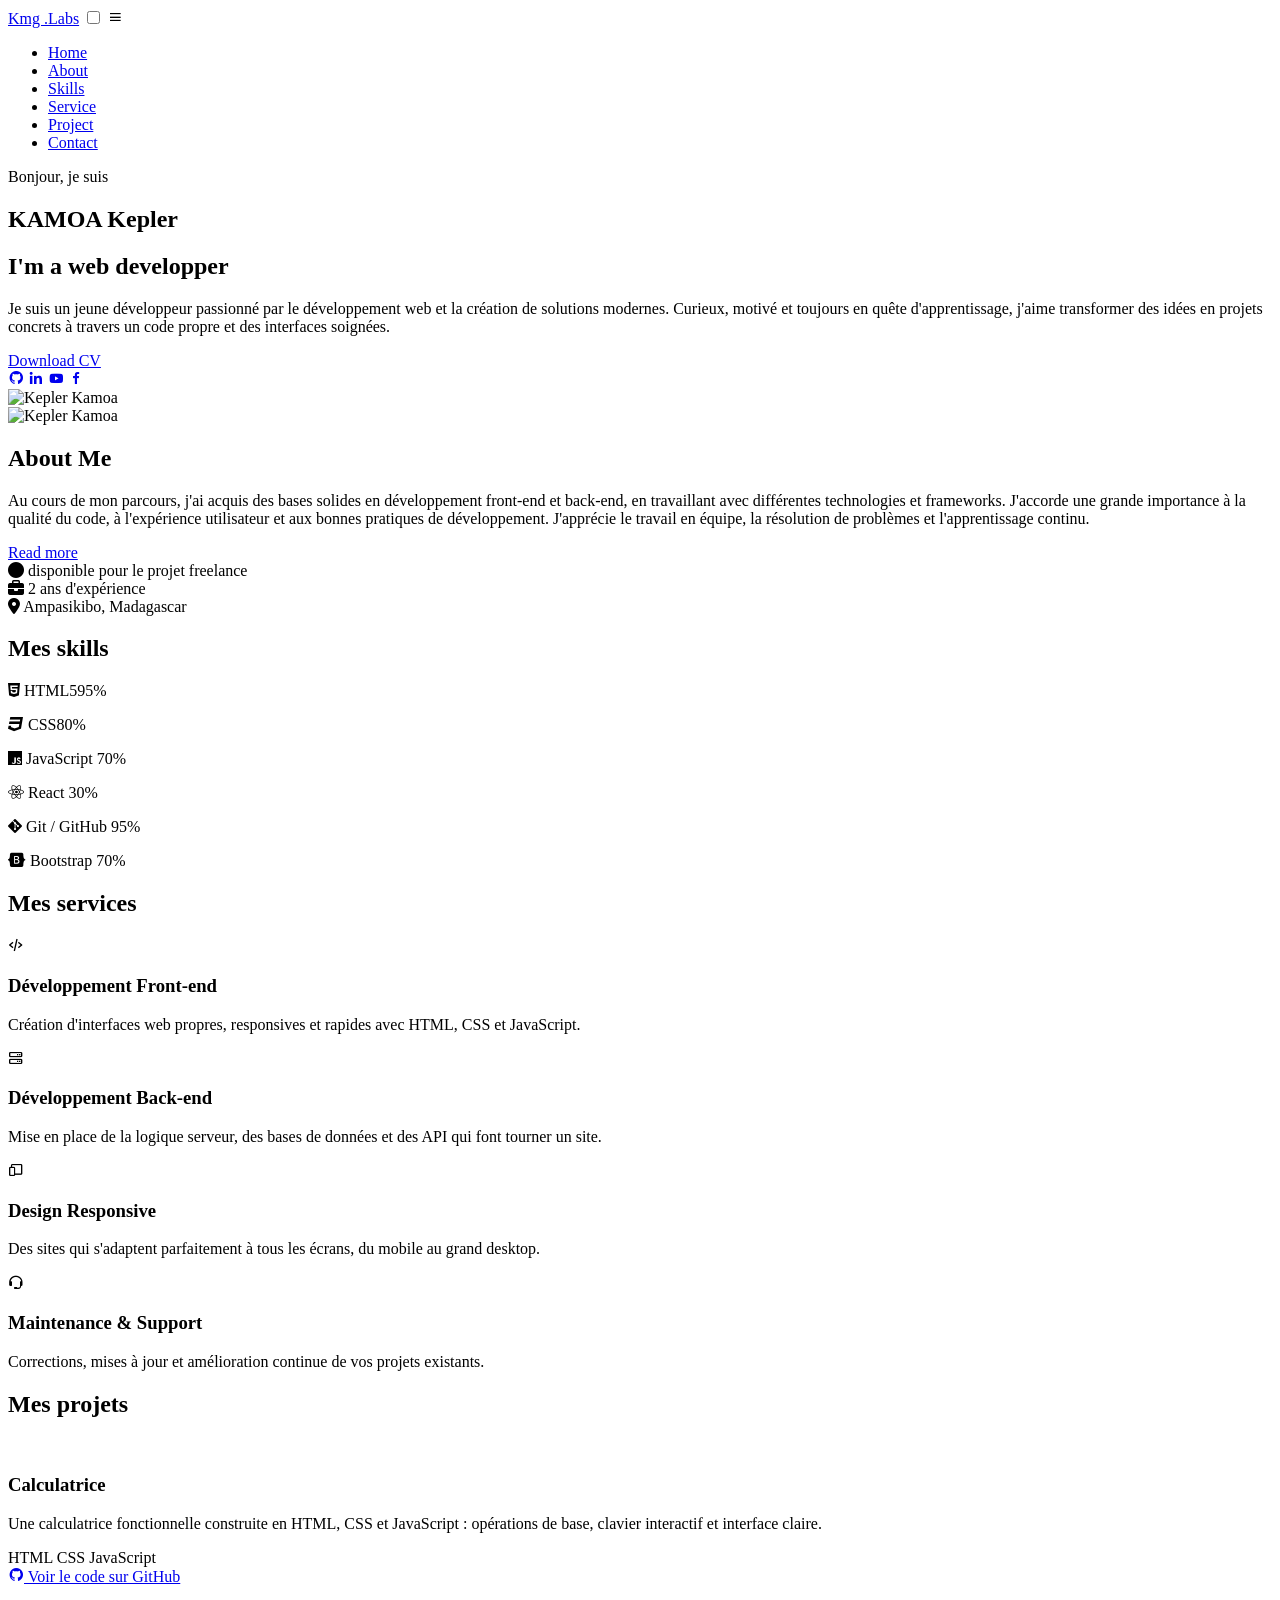
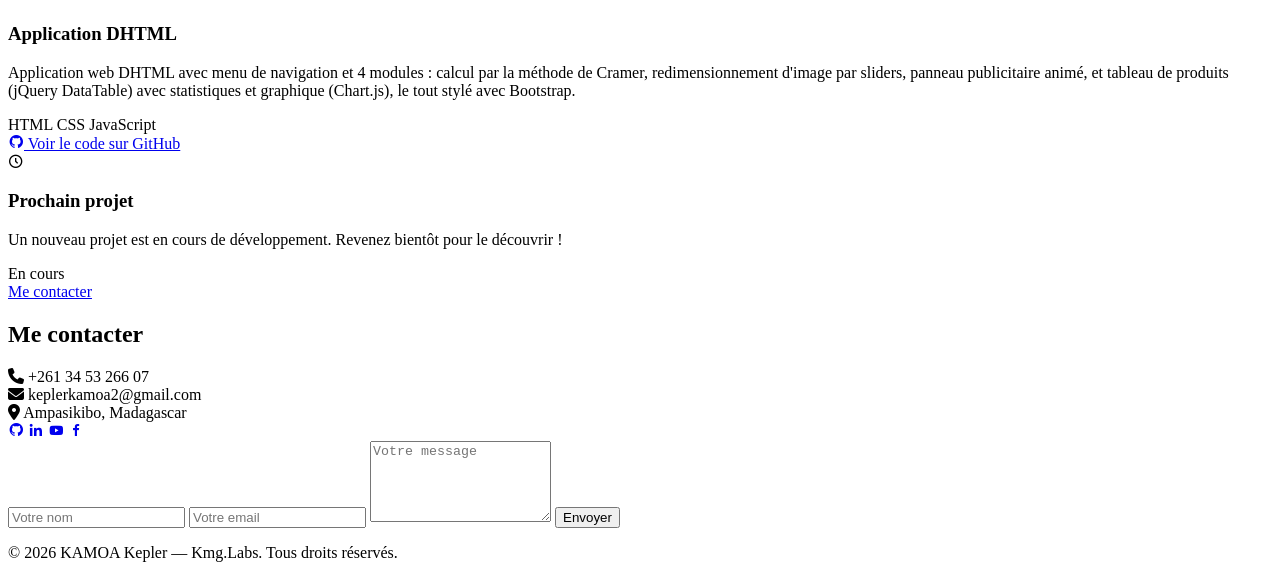
==== index.html @ f1b18b49 "Add files via upload" ====
<!DOCTYPE html>
<html lang="en">
<head>
    <meta charset="UTF-8">
    <meta name="viewport" content="width=device-width, initial-scale=1.0">
    <link rel="stylesheet" href="/CSS/styles.css">
    <title>Projet portfolio</title>
    <link href='https://unpkg.com/boxicons@2.1.4/css/boxicons.min.css' rel='stylesheet'>
    <link rel="stylesheet" href="https://cdnjs.cloudflare.com/ajax/libs/font-awesome/6.6.0/css/all.min.css">
    <link rel="stylesheet" href="/CSS/resonsive.css">
    <link rel="stylesheet" href="/CSS/animations.css">
</head>
<body>
    <nav class="navbar">
        <a href="#" class="logo">Kmg
            <span>.Labs</span></a>
        <input type="checkbox" name="" id="menu-toggle">
        <label for="menu-toggle">
            <i class='bx bx-menu' id="menu-icon"></i>
        </label>
        <ul class="navbar-menu">
            <li class="active"><a href="#">Home</a></li>
            <li><a href="#about">About</a></li>
            <li><a href="#skills">Skills</a></li>
            <li><a href="#services">Service</a></li>
            <li><a href="#projects">Project</a></li>
            <li><a href="#contact">Contact</a></li>
        </ul>
    </nav>

    
    <section class="home">
        <div class="home-info">
            <p class="hello">Bonjour, je suis</p>
            <h1>KAMOA Kepler</h1>
            <h2>I'm a
                <span>web</span>
                <span>developper</span>
            </h2>
            <p>Je suis un jeune développeur passionné par le développement web et la création de solutions modernes. Curieux, motivé et toujours en quête d'apprentissage,
                j'aime transformer des idées en projets concrets à travers un code propre et des interfaces soignées.</p>
            <div class="btn-sci">
                <a href="#" class="btn">Download CV</a>
                <div class="sci">
                    <a href="https://github.com/"><i class='bx bxl-github'></i></a>
                    <a href="https://fr.linkedin.com/"><i class='bx bxl-linkedin bx-remove-padding'></i></a>
                    <a href="https://www.youtube.com/"><i class='bx bxl-youtube'></i></a>
                    <a href="https://www.facebook.com/?locale=fr_FR"><i class='bx bxl-facebook'></i></a>
                </div>
            </div>
        </div>

        <div class="home-img">
            <div class="img-box">
                <div class="img-item">
                    <img src="/image/proilK.jpeg" alt="Kepler Kamoa">
                </div>
            </div>
        </div>
    </section>

    <section class="about" id="about">
        <div class="about-card">
            <div class="about-left">
                <div class="about-img">
                    <img src="/image/proilK.jpeg" alt="Kepler Kamoa">
                </div>
                <div class="about-content">
                    <h2>About <span>Me</span></h2>
                    <p>Au cours de mon parcours, j'ai acquis des bases solides en développement front-end et back-end, en travaillant avec différentes technologies et frameworks. J'accorde une grande importance à la qualité du code, à l'expérience utilisateur et aux bonnes pratiques de développement.
                        J'apprécie le travail en équipe, la résolution de problèmes et l'apprentissage continu.</p>
                    <a href="#contact" class="btn">Read more</a>
                </div>
            </div>
            <div class="about-right">
                <div class="icn">
                    <i class="fas fa-circle"></i>
                    <span>disponible pour le projet freelance</span>
                </div>
                <div class="icn">
                    <i class="fas fa-briefcase"></i>
                    <span>2 ans d'expérience</span>
                </div>
                <div class="icn">
                    <i class="fas fa-map-marker-alt"></i>
                    <span>Ampasikibo, Madagascar</span>
                </div>
            </div>
        </div>
    </section>

    <section class="skills" id="skills">
        <h2>Mes <span>skills</span></h2>
        <div class="skill-arrangement">
            <div class="skill">
                <p> <i class="fa-brands fa-html5"></i> HTML5<span>95%</span></p>
                <div class="skill-bar">
                    <div class="html"></div>
                </div>
            </div>
            <div class="skill">
                <p><i class="fa-brands fa-css3"></i> CSS<span>80%</span></p>
                <div class="skill-bar">
                    <div class="css"></div>
                </div> 
            </div>
            <div class="skill">
                <p><i class="fa-brands fa-js"></i> JavaScript <span>70%</span></p>
                <div class="skill-bar">
                    <div class="js"></div>
                </div>
            </div>
            <div class="skill">
                <p><i class="fa-brands fa-react"></i> React <span>30%</span></p>
                <div class="skill-bar">
                    <div class="react"></div>
                </div>
            </div>
            <div class="skill">
                <p><i class="fa-brands fa-git-alt"></i> Git / GitHub <span>95%</span></p>
                <div class="skill-bar">
                    <div class="git"></div>
                </div>
            </div>
            <div class="skill">
                <p><i class="fa-brands fa-bootstrap"></i> Bootstrap <span>70%</span></p>
                <div class="skill-bar">
                    <div class="boostrap"></div>
                </div>
            </div>
        </div>

    </section>


    <section class="services" id="services">
        <h2>Mes <span>services</span></h2>
        <div class="services-grid">
            <div class="service-card">
                <i class='bx bx-code-alt'></i>
                <h3>Développement Front-end</h3>
                <p>Création d'interfaces web propres, responsives et rapides avec HTML, CSS et JavaScript.</p>
            </div>
            <div class="service-card">
                <i class='bx bx-server'></i>
                <h3>Développement Back-end</h3>
                <p>Mise en place de la logique serveur, des bases de données et des API qui font tourner un site.</p>
            </div>
            <div class="service-card">
                <i class='bx bx-devices'></i>
                <h3>Design Responsive</h3>
                <p>Des sites qui s'adaptent parfaitement à tous les écrans, du mobile au grand desktop.</p>
            </div>
            <div class="service-card">
                <i class='bx bx-support'></i>
                <h3>Maintenance & Support</h3>
                <p>Corrections, mises à jour et amélioration continue de vos projets existants.</p>
            </div>
        </div>
    </section>


    <section class="projects" id="projects">
        <h2>Mes <span>projets</span></h2>
        <div class="projects-grid">
            <div class="project-card">
                <div class="window-bar">
                    <span class="dot red"></span>
                    <span class="dot yellow"></span>
                    <span class="dot green"></span>
                </div>
                <div class="project-preview calculator-preview">
                    <img src="/image/calclog-ameliore-application-calculatrive-iphone-810x553.webp" alt="">
                </div>
                <div class="project-body">
                    <h3>Calculatrice</h3>
                    <p>Une calculatrice fonctionnelle construite en HTML, CSS et JavaScript : opérations de base, clavier interactif et interface claire.</p>
                    <div class="tags">
                        <span>HTML</span>
                        <span>CSS</span>
                        <span>JavaScript</span>
                    </div>
                    <div class="project-links">
                        <a href="#" class="link-code"><i class='bx bxl-github'></i> Voir le code sur GitHub</a>
                    </div>
                </div>
            </div>

           
            <div class="project-card">
                <div class="window-bar">
                    <span class="dot red"></span>
                    <span class="dot yellow"></span>
                    <span class="dot green"></span>
                </div>
                <div class="project-preview calculator-preview">
                    <img src="/image/images.jfif" alt="">
                </div>
                <div class="project-body">
                    <h3>Application DHTML</h3>
                    <p>Application web DHTML avec menu de navigation et 4 modules : calcul par la méthode de Cramer, redimensionnement d'image par sliders, panneau publicitaire animé, et tableau de produits (jQuery DataTable) avec statistiques et graphique (Chart.js), le tout stylé avec Bootstrap.</p>
                    <div class="tags">
                        <span>HTML</span>
                        <span>CSS</span>
                        <span>JavaScript</span>
                    </div>
                    <div class="project-links">
                        <a href="#" class="link-code"><i class='bx bxl-github'></i> Voir le code sur GitHub</a>
                    </div>
                </div>
            </div> 
             <div class="project-card">
                <div class="window-bar">
                    <span class="dot red"></span>
                    <span class="dot yellow"></span>
                    <span class="dot green"></span>
                </div>
                <div class="project-preview soon-preview">
                    <i class='bx bx-time-five'></i>
                </div>
                <div class="project-body">
                    <h3>Prochain projet</h3>
                    <p>Un nouveau projet est en cours de développement. Revenez bientôt pour le découvrir !</p>
                    <div class="tags">
                        <span>En cours</span>
                    </div>
                    <div class="project-links">
                        <a href="#contact" class="btn small">Me contacter</a>
                    </div>
                </div>
            </div>           
        </div>
    </section>

    <section class="contact" id="contact">
        <h2>Me <span>contacter</span></h2>
        <div class="contact-card">
            <div class="contact-info">
                <div class="icn">
                    <i class="fas fa-phone"></i>
                    <span>+261 34 53 266 07</span>
                </div>
                <div class="icn">
                    <i class="fas fa-envelope"></i>
                    <span>keplerkamoa2@gmail.com</span>
                </div>
                <div class="icn">
                    <i class="fas fa-map-marker-alt"></i>
                    <span>Ampasikibo, Madagascar</span>
                </div>
                <div class="sci contact-sci">
                    <a href="https://github.com/"><i class='bx bxl-github'></i></a>
                    <a href="https://fr.linkedin.com/"><i class='bx bxl-linkedin bx-remove-padding'></i></a>
                    <a href="https://www.youtube.com/"><i class='bx bxl-youtube'></i></a>
                    <a href="https://www.facebook.com/?locale=fr_FR"><i class='bx bxl-facebook'></i></a>
                </div>
            </div>
            <form class="contact-form" action="mailto:keplerkamoa2@gmail.com" method="post" enctype="text/plain">
                <input type="text" name="name" placeholder="Votre nom" required>
                <input type="email" name="email" placeholder="Votre email" required>
                <textarea name="message" rows="5" placeholder="Votre message" required></textarea>
                <button type="submit" class="btn">Envoyer</button>
            </form>
        </div>
    </section>

    <footer class="footer">
        <p>&copy; 2026 KAMOA Kepler — <span>Kmg.Labs</span>. Tous droits réservés.</p>
    </footer>
</body>
</html>
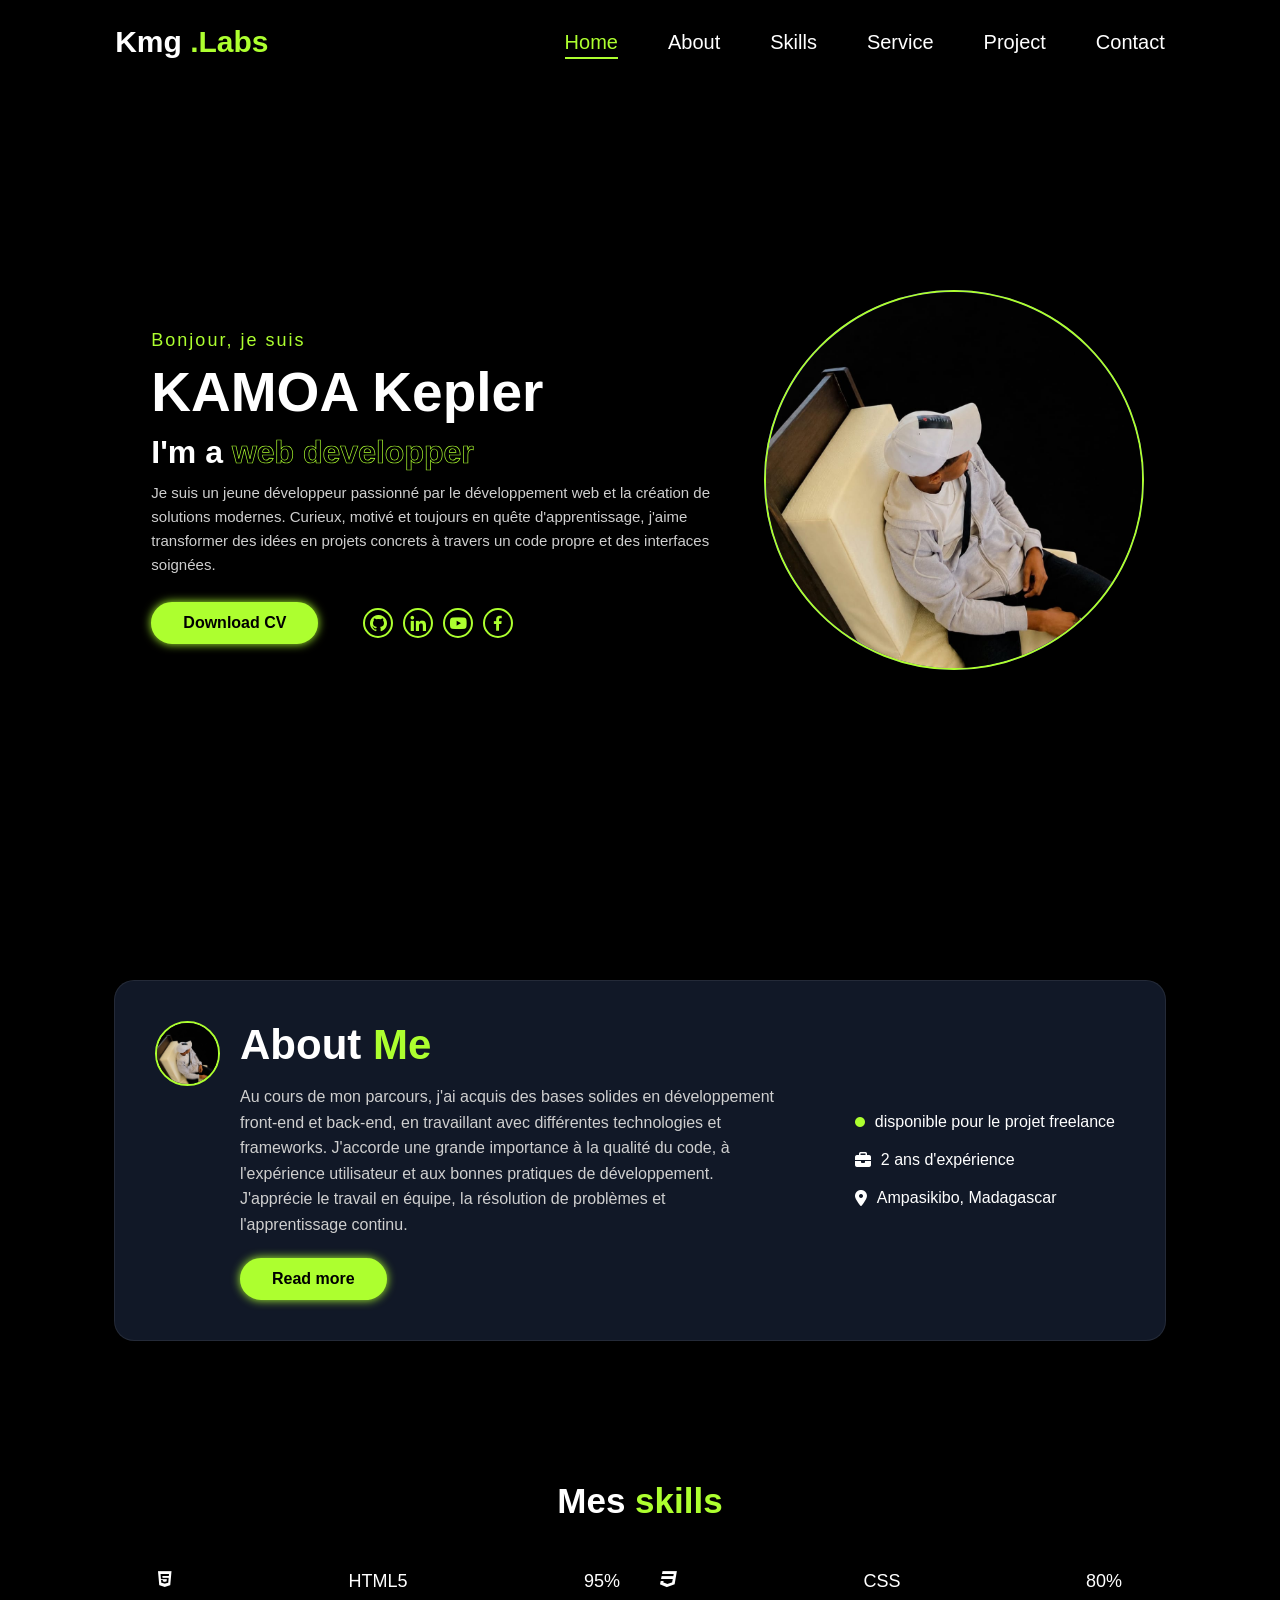
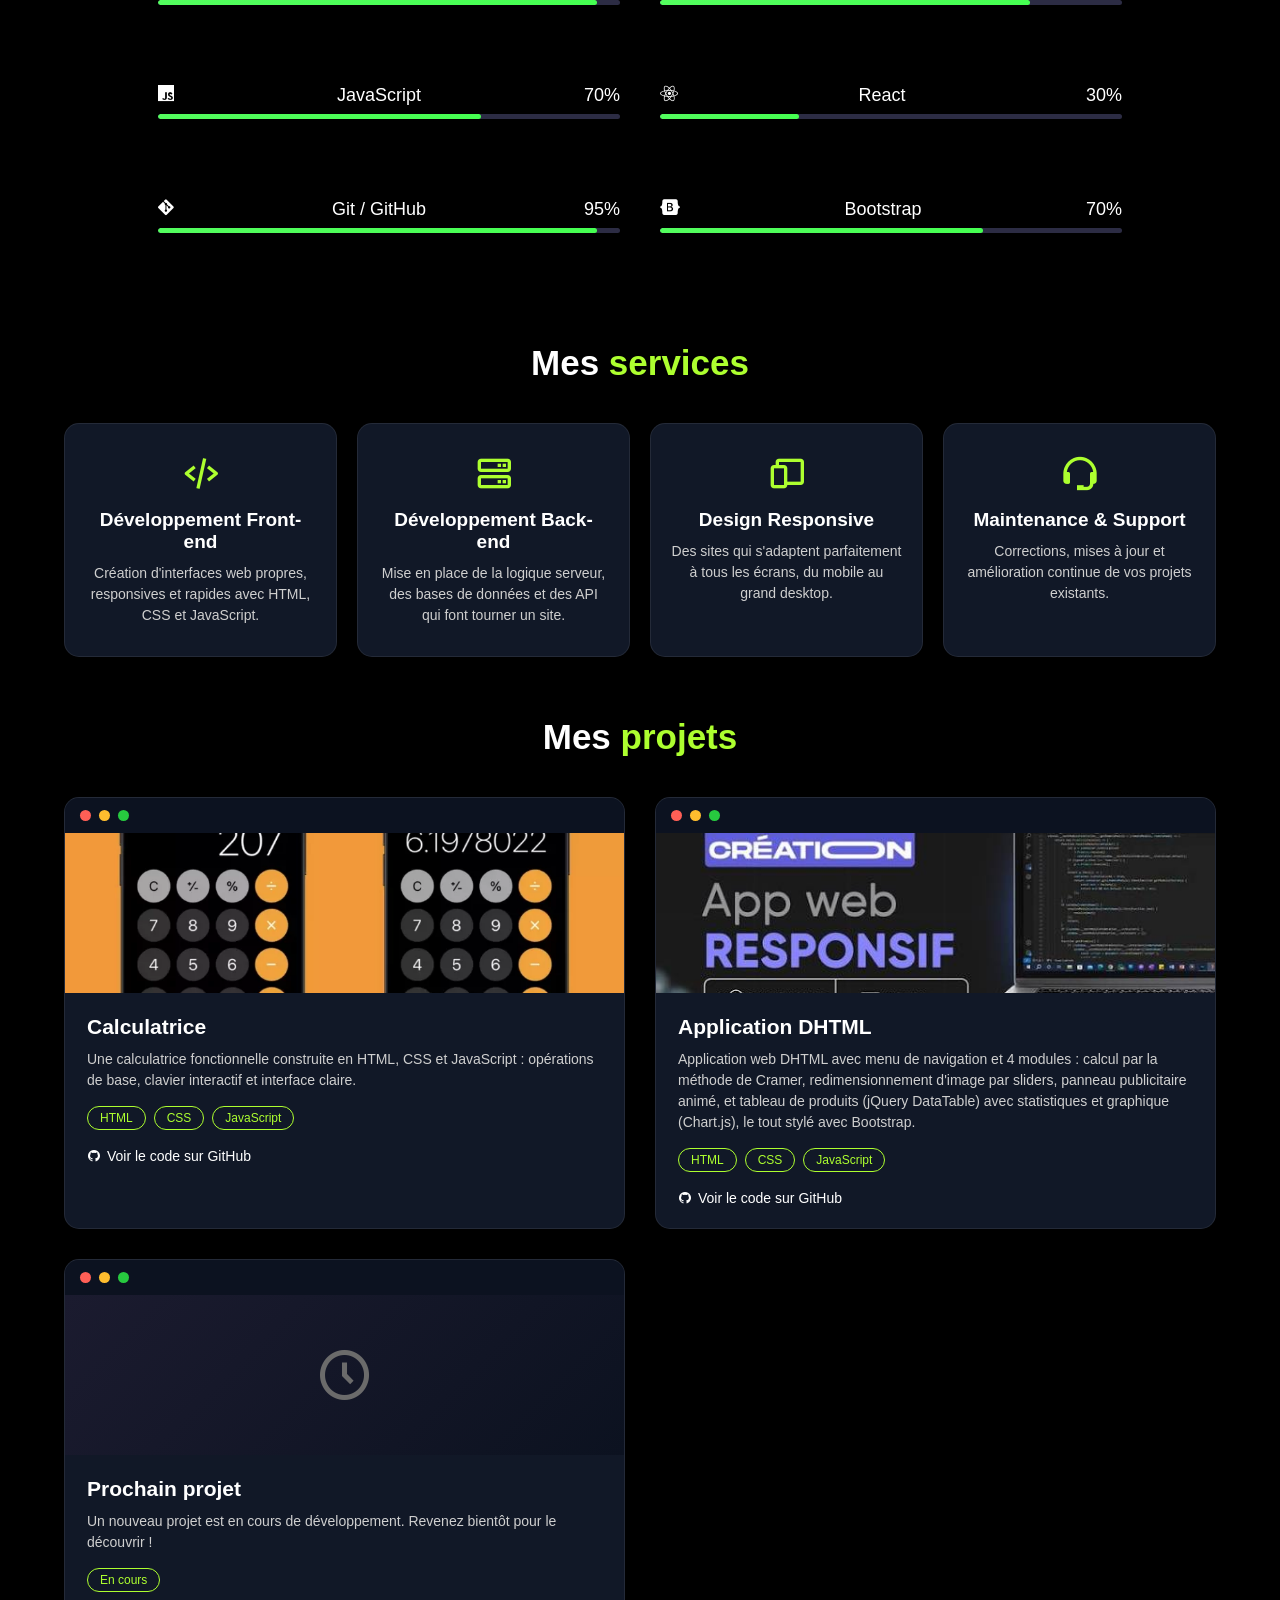
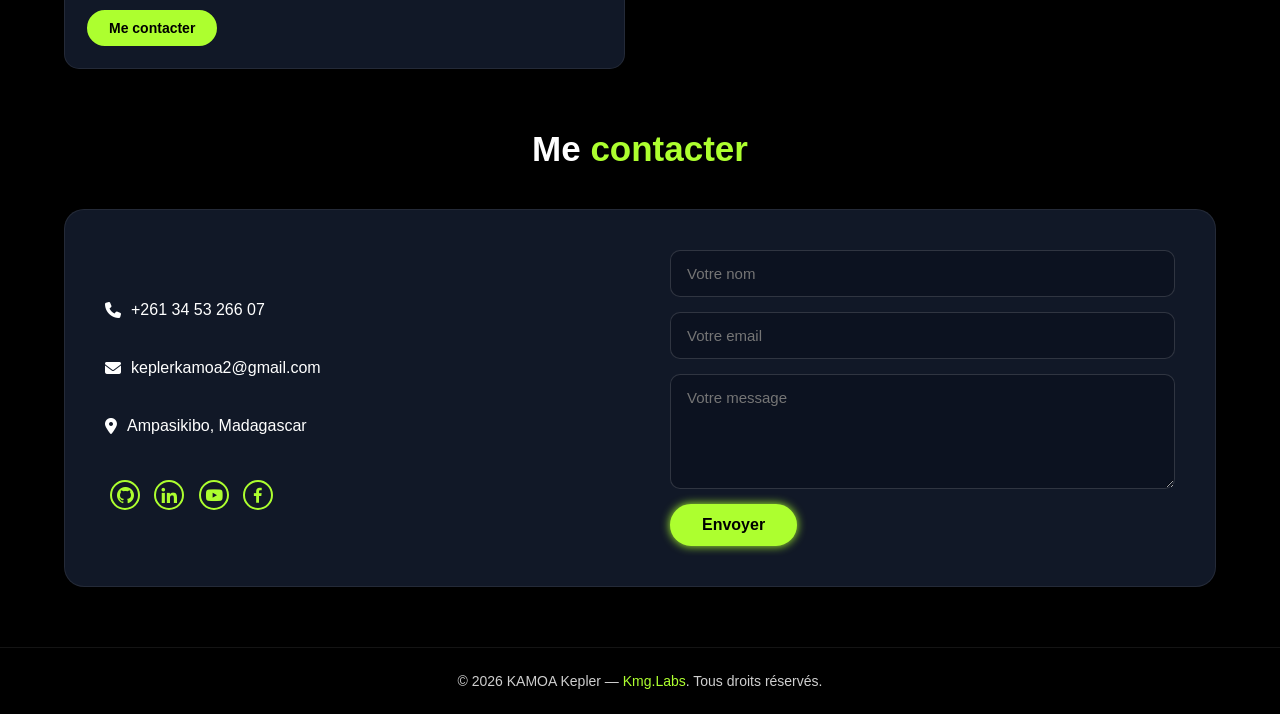
==== commit 68ef10bb: "Update index.html" ====
--- a/index.html
+++ b/index.html
@@ -3,12 +3,12 @@
 <head>
     <meta charset="UTF-8">
     <meta name="viewport" content="width=device-width, initial-scale=1.0">
-    <link rel="stylesheet" href="/CSS/styles.css">
+    <link rel="stylesheet" href="styles.css">
     <title>Projet portfolio</title>
     <link href='https://unpkg.com/boxicons@2.1.4/css/boxicons.min.css' rel='stylesheet'>
     <link rel="stylesheet" href="https://cdnjs.cloudflare.com/ajax/libs/font-awesome/6.6.0/css/all.min.css">
-    <link rel="stylesheet" href="/CSS/resonsive.css">
-    <link rel="stylesheet" href="/CSS/animations.css">
+    <link rel="stylesheet" href="resonsive.css">
+    <link rel="stylesheet" href="animations.css">
 </head>
 <body>
     <nav class="navbar">
@@ -53,7 +53,7 @@
         <div class="home-img">
             <div class="img-box">
                 <div class="img-item">
-                    <img src="/image/proilK.jpeg" alt="Kepler Kamoa">
+                    <img src="proilK.jpeg" alt="Kepler Kamoa">
                 </div>
             </div>
         </div>
@@ -63,7 +63,7 @@
         <div class="about-card">
             <div class="about-left">
                 <div class="about-img">
-                    <img src="/image/proilK.jpeg" alt="Kepler Kamoa">
+                    <img src="proilK.jpeg" alt="Kepler Kamoa">
                 </div>
                 <div class="about-content">
                     <h2>About <span>Me</span></h2>
@@ -170,7 +170,7 @@
                     <span class="dot green"></span>
                 </div>
                 <div class="project-preview calculator-preview">
-                    <img src="/image/calclog-ameliore-application-calculatrive-iphone-810x553.webp" alt="">
+                    <img src="calclog-ameliore-application-calculatrive-iphone-810x553.webp" alt="">
                 </div>
                 <div class="project-body">
                     <h3>Calculatrice</h3>
@@ -194,7 +194,7 @@
                     <span class="dot green"></span>
                 </div>
                 <div class="project-preview calculator-preview">
-                    <img src="/image/images.jfif" alt="">
+                    <img src="images.jfif" alt="">
                 </div>
                 <div class="project-body">
                     <h3>Application DHTML</h3>
@@ -268,4 +268,4 @@
         <p>&copy; 2026 KAMOA Kepler — <span>Kmg.Labs</span>. Tous droits réservés.</p>
     </footer>
 </body>
-</html>+</html>
--- a/styles.css
+++ b/styles.css
@@ -0,0 +1,551 @@
+@import url('https://fonts.googleapis.com/css2?family=Poppins:ital,wght@0,100;0,200;0,300;0,400;0,500;0,600;0,700;0,800;0,900;1,100;1,200;1,300;1,400;1,500;1,600;1,700;1,800;1,900&display=swap');
+
+*{
+    margin: 0;
+    padding: 0;
+    box-sizing: border-box;
+    font-family: 'Poppins', sans-serif;
+}
+html{
+    scroll-behavior: smooth;
+}
+body{
+    background: #000;
+}
+a{
+    color: white;
+    text-decoration: none;
+}
+section h2{
+    text-align: center;
+}
+
+.navbar{
+    position: fixed;
+    top: 0;
+    left: 0;
+    width: 100%;
+    padding: 25px 9%;
+    display: flex;
+    justify-content: space-between;
+    align-items: center;
+    z-index: 100;
+    background: rgba(0,0,0,.35);
+    backdrop-filter: blur(8px);
+}
+#menu-toggle{
+    display: none;
+}
+#menu-icon{
+    display: none;
+    position: relative;
+    z-index: 1000;
+    font-size: 2rem;
+    background: transparent;
+    cursor: pointer;
+    padding: 10px;
+    color: aliceblue;
+    float: right;
+    margin-right: -20px;
+}
+.navbar .logo{
+    font-size: 30px;
+    font-weight: 700;
+    color: #fff;
+}
+.navbar .logo span{
+    color: greenyellow;
+}
+.navbar ul{
+    display: flex;
+}
+.navbar ul li{
+    list-style: none;
+    margin-left: 50px;
+}
+.navbar ul li a{
+    font-size: 20px;
+    font-weight: 500;
+    transition: .5s;
+}
+.navbar ul li:hover a,
+.navbar ul li.active a {
+    color: greenyellow;
+}
+
+.home{
+    display: flex;
+    justify-content: space-around;
+    align-items: center;
+    height: 100vh;
+    padding: 60px 9% 0;
+    color: #fff;
+}
+.home-info{
+    margin-left: 10px;
+    padding: 20px;
+    max-width: 620px;
+}
+.home-info .hello{
+    color: greenyellow;
+    font-size: 18px;
+    font-weight: 500;
+    letter-spacing: 2px;
+    margin-bottom: 5px;
+}
+.home-info h1{
+    font-size: 55px;
+}
+.home-info h2{
+    text-align: start;
+    font-size: 32px;
+    margin-top: 10px;
+}
+.home-info h2 span{
+    display: inline-block;
+    color: transparent;
+    -webkit-text-stroke: .7px greenyellow;
+}
+.home-info p{
+    font-size: 15px;
+    margin: 10px 0 25px;
+    color: #cfcfcf;
+    line-height: 1.6;
+}
+.home-info .btn-sci{
+    display: flex;
+    align-items: center;
+}
+.btn{
+    display: inline-block;
+    padding: 10px 30px;
+    background: greenyellow;
+    border: 2px solid greenyellow;
+    border-radius: 40px;
+    box-shadow: 0 0 10px greenyellow;
+    font-size: 16px;
+    color: black;
+    font-weight: 600;
+    transition: 0.5s;
+}
+.btn:hover{
+    background: transparent;
+    color: greenyellow;
+    box-shadow: none;
+}
+.btn.small{
+    padding: 8px 20px;
+    font-size: 14px;
+    box-shadow: none;
+}
+.home-info .btn-sci .sci{
+    margin-left: 40px;
+    display: flex;
+}
+.sci a{
+    display: inline-flex;
+    margin: 5px;
+    padding: 3px;
+    border: 2px solid greenyellow;
+    border-radius: 50px;
+    font-size: 20px;
+    color: greenyellow;
+    transition: 0.3s ease;
+}
+.sci a:hover{
+    transform: scale(1.3) translateY(-5px);
+}
+.home-img{
+    margin-right: 15px;
+    position: relative;
+}
+.home-img .img-box{
+    width: 32vw;
+    height: 32vw;
+    max-width: 380px;
+    max-height: 380px;
+    background: radial-gradient(circle at 30% 30%, #4b3fff, #1c1447);
+    border-radius: 50%;
+}
+.home-img .img-box .img-item{
+    position: relative;
+    width: 100%;
+    height: 100%;
+    border-radius: 50%;
+    display: flex;
+    justify-content: center;
+}
+.home-img .img-box .img-item img{
+    position: absolute;
+    display: flex;
+    width: 100%;
+    height: 100%;
+    object-fit: cover;
+    border-radius: 50%;
+    border: 2px solid greenyellow;
+}
+.code-chip{
+    position: absolute;
+    bottom: 10%;
+    right: 0;
+    background: #111827;
+    border: 1px solid greenyellow;
+    color: greenyellow;
+    font-weight: 700;
+    padding: 10px 16px;
+    border-radius: 12px;
+    box-shadow: 0 0 15px rgba(173,255,47,.4);
+}
+
+.about{
+    padding: 80px 50px 50px;
+    width: 90%;
+    margin: auto;
+}
+.about-card{
+    background: #111827;
+    border: 1px solid rgb(255,255,255,.08);
+    border-radius: 20px;
+    display: flex;
+    justify-content: space-between;
+    align-items: center;
+    padding: 40px;
+    gap: 80px;
+}
+.about-left{
+    display: flex;
+    align-items: flex-start;
+    gap: 20px;
+    flex: 1;
+}
+.about-content{
+    width: 100%;
+}
+.about-img{
+    width: 65px;
+    height: 65px;
+    flex-shrink: 0;
+}
+.about-img img{
+    width: 100%;
+    height: 100%;
+    object-fit: cover;
+    border-radius: 50%;
+    border: 2px solid greenyellow;
+}
+.about-content h2{
+    text-align: left;
+    font-size: 42px;
+    margin-bottom: 15px;
+    color: #fff;
+}
+.about-content h2 span{
+    color: greenyellow;
+}
+.about-content p{
+    color: #cfcfcf;
+    margin-bottom: 20px;
+    line-height: 1.6;
+}
+.about-right{
+    margin-right: 10px;
+}
+.icn{
+    display: flex;
+    align-items: center;
+    gap: 10px;
+    margin: 20px 0;
+    color: #fff;
+}
+.icn .fa-circle{
+    color: greenyellow;
+    font-size: 10px;
+}
+
+.skills{
+    width: 80%;
+    margin: 60px auto;
+    padding: 30px;
+    border-radius: 15px;
+}
+.skills h2{
+    color: #fff;
+    margin-bottom: 30px;
+    font-size: 35px;
+}
+.skills h2 span{
+    color: greenyellow;
+}
+.skill-arrangement{
+    display: grid;
+    grid-template-columns: repeat(2,1fr);
+    gap: 40px;
+}
+.skill{
+    margin: 20px 0;
+}
+.skill p{
+    display: flex;
+    justify-content: space-between;
+    font-size: 18px;
+    margin-bottom: 8px;
+    color: #fff;
+}
+.skill-bar{
+    width: 100%;
+    height: 5px;
+    background: #2c2c44;
+    border-radius: 20px;
+    overflow: hidden;
+}
+.skill-bar div{
+    height: 100%;
+    border-radius: 20px;
+    background: linear-gradient(to right, rgb(83, 253, 94), #45ff51);
+}
+.html{ 
+    width: 95%; 
+}
+.css{ 
+    width: 80%; 
+}
+.js{ 
+    width: 70%; 
+}
+.react{ 
+    width: 30%; 
+}
+.git{ 
+    width: 95%; 
+}
+.boostrap{
+    width: 70%;
+}
+
+.services{
+    width: 90%;
+    margin: 60px auto;
+    color: #fff;
+}
+.services h2{
+    font-size: 35px;
+    margin-bottom: 40px;
+}
+.services h2 span{
+    color: greenyellow;
+}
+.services-viewport{
+    width: 100%;
+    overflow: hidden;
+}
+.services-track{
+    display: flex;
+    width: max-content;
+}
+.services-set{
+    display: flex;
+    gap: 25px;
+    margin-right: 25px;
+}
+.services-grid{
+    display: grid;
+    grid-template-columns: repeat(4,3fr);
+    gap: 20px;
+}
+.service-card{
+    background: #111827;
+    border: 1px solid rgba(255,255,255,.08);
+    border-radius: 15px;
+    padding: 30px 20px;
+    text-align: center;
+    flex: 0 0 260px;
+}
+.service-card i{
+    font-size: 40px;
+    color: greenyellow;
+    margin-bottom: 15px;
+    display: inline-block;
+}
+.service-card h3{
+    font-size: 19px;
+    margin-bottom: 10px;
+}
+.service-card p{
+    font-size: 14px;
+    color: #cfcfcf;
+    line-height: 1.5;
+}
+
+.projects{
+    width: 90%;
+    margin: 60px auto;
+    color: #fff;
+}
+.projects h2{
+    font-size: 35px;
+    margin-bottom: 40px;
+}
+.projects h2 span{
+    color: greenyellow;
+}
+.projects-grid{
+    display: grid;
+    grid-template-columns: repeat(2, 1fr);
+    gap: 30px;
+}
+.project-card{
+    background: #111827;
+    border: 1px solid rgba(255,255,255,.08);
+    border-radius: 15px;
+    overflow: hidden;
+}
+.window-bar{
+    display: flex;
+    gap: 8px;
+    padding: 12px 15px;
+    background: #0c1220;
+}
+.window-bar .dot{
+    width: 11px;
+    height: 11px;
+    border-radius: 50%;
+    display: inline-block;
+}
+.dot.red{ background: #ff5f56; }
+.dot.yellow{ background: #ffbd2e; }
+.dot.green{ background: #27c93f; }
+.project-preview{
+    height: 160px;
+    display: flex;
+    align-items: center;
+    justify-content: center;
+    background: linear-gradient(135deg, #1b1b2f, #0c1220);
+    overflow: hidden;
+}
+.project-preview img{
+    width: 100%;
+    height: 100%;
+    object-fit: cover;
+}
+.project-preview i{
+    font-size: 60px;
+    color: greenyellow;
+}
+.soon-preview i{
+    color: #6b6b6b;
+}
+.project-body{
+    padding: 22px;
+}
+.project-body h3{
+    font-size: 21px;
+    margin-bottom: 10px;
+}
+.project-body p{
+    font-size: 14px;
+    color: #cfcfcf;
+    line-height: 1.5;
+    margin-bottom: 15px;
+}
+.tags{
+    display: flex;
+    flex-wrap: wrap;
+    gap: 8px;
+    margin-bottom: 18px;
+}
+.tags span{
+    font-size: 12px;
+    padding: 4px 12px;
+    border: 1px solid greenyellow;
+    color: greenyellow;
+    border-radius: 20px;
+}
+.project-links{
+    display: flex;
+    align-items: center;
+    gap: 20px;
+}
+.project-links img{
+    margin-top: 30px;
+
+}
+.link-code{
+    color: #fff;
+    font-size: 14px;
+    display: inline-flex;
+    align-items: center;
+    gap: 6px;
+    transition: .3s;
+}
+.link-code:hover{
+    color: greenyellow;
+}
+
+.contact{
+    width: 90%;
+    margin: 60px auto;
+    color: #fff;
+}
+.contact h2{
+    font-size: 35px;
+    margin-bottom: 40px;
+}
+.contact h2 span{
+    color: greenyellow;
+}
+.contact-card{
+    background: #111827;
+    border: 1px solid rgba(255,255,255,.08);
+    border-radius: 20px;
+    padding: 40px;
+    display: flex;
+    justify-content: space-between;
+    gap: 60px;
+}
+.contact-info{
+    flex: 1;
+    display: flex;
+    flex-direction: column;
+    justify-content: center;
+}
+.contact-sci{
+    margin-top: 20px;
+}
+.contact-form{
+    flex: 1;
+    display: flex;
+    flex-direction: column;
+    gap: 15px;
+}
+.contact-form input,
+.contact-form textarea{
+    background: #0c1220;
+    border: 1px solid rgba(255,255,255,.15);
+    border-radius: 10px;
+    padding: 14px 16px;
+    color: #fff;
+    font-family: inherit;
+    font-size: 15px;
+    resize: vertical;
+}
+.contact-form input:focus,
+.contact-form textarea:focus{
+    outline: none;
+    border-color: greenyellow;
+}
+.contact-form button{
+    align-self: flex-start;
+    border: 2px solid greenyellow;
+    cursor: pointer;
+}
+
+.footer{
+    text-align: center;
+    padding: 25px;
+    color: #cfcfcf;
+    font-size: 14px;
+    border-top: 1px solid rgba(255,255,255,.08);
+}
+.footer span{
+    color: greenyellow;
+}
--- a/resonsive.css
+++ b/resonsive.css
@@ -0,0 +1,135 @@
+@media screen and (max-width: 991px){
+    .services-grid{
+        grid-template-columns: repeat(2, 1fr);
+    }
+}
+
+@media screen and (max-width: 768px) {
+    .navbar{
+        backdrop-filter: none;
+    }
+    #menu-icon{
+        display: block;
+    }
+    .navbar-menu{
+        position: fixed;
+        display: flex;
+        flex-direction: column;
+        align-items: center;
+        gap: 1.7rem !important;
+        height: 100vh;
+        width: 100%;
+        transform: translateX(100%);
+        top: 0;
+        right: 0;
+        padding: 5rem 1.5rem;
+        box-shadow: 0 10px 10px transparent;
+        background: transparent;
+        backdrop-filter: blur(10px);
+        transition: right .5s ease;
+    }
+    .navbar-menu li{
+        margin-left: 0;
+    }
+    #menu-toggle:checked ~ .navbar-menu{
+        transform: translateX(0);
+    }
+}
+
+@media screen and (max-width: 768px){
+    .home{
+        flex-direction: column;
+        text-align: center;
+        padding: 110px 20px 40px;
+        height: auto;
+        min-height: 100vh;
+    }
+    .home-img{
+        order: -1;
+        margin-bottom: 30px;
+        margin-right: 0;
+    }
+    .home-img .img-box img,
+    .home-img .img-box{
+        width: 220px;
+        height: 220px;
+    }
+    .code-chip{
+        right: 10px;
+    }
+    .home-info h1{
+        font-size: 38px;
+    }
+    .home-info h2{
+        font-size: 28px;
+        text-align: center;
+    }
+    .home-info p{
+        font-size: 16px;
+        line-height: 1.6;
+    }
+    .home-info .btn-sci{
+        justify-content: center;
+        flex-wrap: wrap;
+        gap: 15px;
+    }
+    .home-info .btn-sci .sci{
+        margin-left: 0;
+    }
+    .sci{
+        justify-content: center;
+    }
+}
+
+@media screen and (max-width: 768px){
+    .about{
+        padding: 30px 20px;
+        width: 100%;
+    }
+    .about-card{
+        flex-direction: column;
+        text-align: center;
+        gap: 30px;
+    }
+    .about-left{
+        flex-direction: column;
+        align-items: center;
+        text-align: center;
+    }
+    .about-content h2{
+        text-align: center;
+        font-size: 28px;
+        margin-bottom: 20px;
+        margin-top: 10px;
+    }
+    .about-content p{
+        font-size: 16px;
+    }
+    .about-img{
+        width: 75px;
+        height: 75px;
+    }
+    .icn{
+        justify-content: center;
+    }
+}
+
+@media screen and (max-width: 768px){
+    .skills{
+        width: 90%;
+        padding: 20px;
+    }
+    .services-grid{
+        grid-template-columns: 1fr;
+    }
+    .projects-grid{
+        grid-template-columns: 1fr;
+    }
+    .contact-card{
+        flex-direction: column;
+    }
+    .contact-form button{
+        align-self: stretch;
+        text-align: center;
+    }
+}
--- a/animations.css
+++ b/animations.css
@@ -0,0 +1,164 @@
+
+@keyframes fadeInUp{
+    from{ opacity: 0; transform: translateY(24px); }
+    to{ opacity: 1; transform: translateY(0); }
+}
+@keyframes popIn{
+    from{ opacity: 0; transform: scale(.9); }
+    to{ opacity: 1; transform: scale(1); }
+}
+@keyframes float{
+    0%, 100%{ transform: translateY(0); }
+    50%{ transform: translateY(-12px); }
+}
+@keyframes growBar{
+    from{ width: 0; }
+    to{ width: var(--target); }
+}
+ 
+
+.navbar{ animation: fadeInUp .6s ease both; }
+.navbar ul li a{
+    position: relative;
+    transition: color .3s;
+}
+.navbar ul li a::after{
+    content: '';
+    position: absolute;
+    left: 0; bottom: -6px;
+    width: 0; height: 2px;
+    background: greenyellow;
+    transition: width .3s ease;
+}
+.navbar ul li:hover a::after,
+.navbar ul li.active a::after{ width: 100%; }
+.home-info .hello,
+.home-info h1,
+.home-info h2,
+.home-info p,
+.home-info .btn-sci{
+    opacity: 0;
+    animation: fadeInUp .6s ease forwards;
+}
+.home-info .hello{ animation-delay: .1s; }
+.home-info h1{ animation-delay: .25s; }
+.home-info h2{ animation-delay: .4s; }
+.home-info p{ animation-delay: .55s; }
+.home-info .btn-sci{ animation-delay: .7s; }
+ 
+.home-img{ animation: popIn .7s ease both .2s; }
+.home-img .img-box{ animation: float 5s ease-in-out infinite; }
+.code-chip{ opacity: 0; animation: popIn .5s ease forwards .9s; }
+ 
+.btn{ transition: transform .3s, background .3s, color .3s; }
+.btn:hover{ transform: translateY(-3px); }
+ 
+.skills h2, .services h2, .projects h2, .contact h2{
+    opacity: 0;
+    animation: fadeInUp .6s ease forwards;
+}
+ 
+.html, .css, .js, .react, .git{
+    width: 0;
+    animation: growBar 1.1s ease-out forwards;
+}
+.html{ --target: 95%; animation-delay: .1s; }
+.css{ --target: 80%; animation-delay: .25s; }
+.js{ --target: 70%; animation-delay: .4s; }
+.react{ --target: 30%; animation-delay: .55s; }
+.git{ --target: 95%; animation-delay: .7s; }
+ 
+.about-card,
+.project-card,
+.contact-card{
+    opacity: 0;
+    animation: fadeInUp .6s ease forwards;
+    transition: transform .3s ease, box-shadow .3s ease, border-color .3s ease;
+}
+.about-card:hover,
+.project-card:hover{
+    transform: translateY(-6px);
+    box-shadow: 0 12px 25px rgba(173,255,47,.12);
+}
+ 
+.project-card:nth-child(1){ animation-delay: .1s; }
+.project-card:nth-child(2){ animation-delay: .25s; }
+ 
+@media (prefers-reduced-motion: reduce){
+    *{
+        animation-duration: .01ms !important;
+        animation-iteration-count: 1 !important;
+        transition-duration: .01ms !important;
+    }
+}
+ 
+@keyframes slideInLeft{
+    from{ opacity: 0; transform: translateX(-50px); }
+    to{ opacity: 1; transform: translateX(0); }
+}
+@keyframes slideInRight{
+    from{ opacity: 0; transform: translateX(50px); }
+    to{ opacity: 1; transform: translateX(0); }
+}
+@keyframes iconPulse{
+    0%, 100%{ transform: scale(1); }
+    50%{ transform: scale(1.12) rotate(-4deg); }
+}
+@keyframes ringPulse{
+    0%{ box-shadow: 0 0 0 0 rgba(173,255,47,.35); }
+    70%{ box-shadow: 0 0 0 16px rgba(173,255,47,0); }
+    100%{ box-shadow: 0 0 0 0 rgba(173,255,47,0); }
+}
+ 
+.service-card{
+    position: relative;
+    overflow: hidden;
+    opacity: 0;
+    animation-duration: .7s;
+    animation-timing-function: ease;
+    animation-fill-mode: forwards;
+    transition: transform .35s ease, box-shadow .35s ease, border-color .35s ease;
+}
+.service-card:nth-child(odd){ animation-name: slideInLeft; }
+.service-card:nth-child(even){ animation-name: slideInRight; }
+.service-card:nth-child(1){ animation-delay: .1s; }
+.service-card:nth-child(2){ animation-delay: .25s; }
+.service-card:nth-child(3){ animation-delay: .4s; }
+.service-card:nth-child(4){ animation-delay: .55s; }
+ 
+.service-card::before{
+    content: '';
+    position: absolute;
+    inset: -40%;
+    background: radial-gradient(circle, rgba(173,255,47,.1), transparent 65%);
+    transform: scale(0);
+    transition: transform .5s ease;
+}
+.service-card:hover::before{ transform: scale(1); }
+ 
+.service-card::after{
+    content: '';
+    position: absolute;
+    top: 0; left: -75%;
+    width: 50%; height: 100%;
+    background: linear-gradient(120deg, transparent, rgba(255,255,255,.12), transparent);
+    transform: skewX(-20deg);
+    transition: left .6s ease;
+}
+.service-card:hover::after{ left: 130%; }
+ 
+.service-card:hover{
+    transform: translateY(-10px);
+    border-color: greenyellow;
+    box-shadow: 0 15px 30px rgba(173,255,47,.18);
+}
+ 
+.service-card i{
+    position: relative;
+    border-radius: 50%;
+    animation: iconPulse 2.6s ease-in-out infinite, ringPulse 2.6s ease-in-out infinite;
+    transition: transform .35s ease;
+}
+.service-card:hover i{
+    transform: scale(1.25) rotate(10deg);
+}
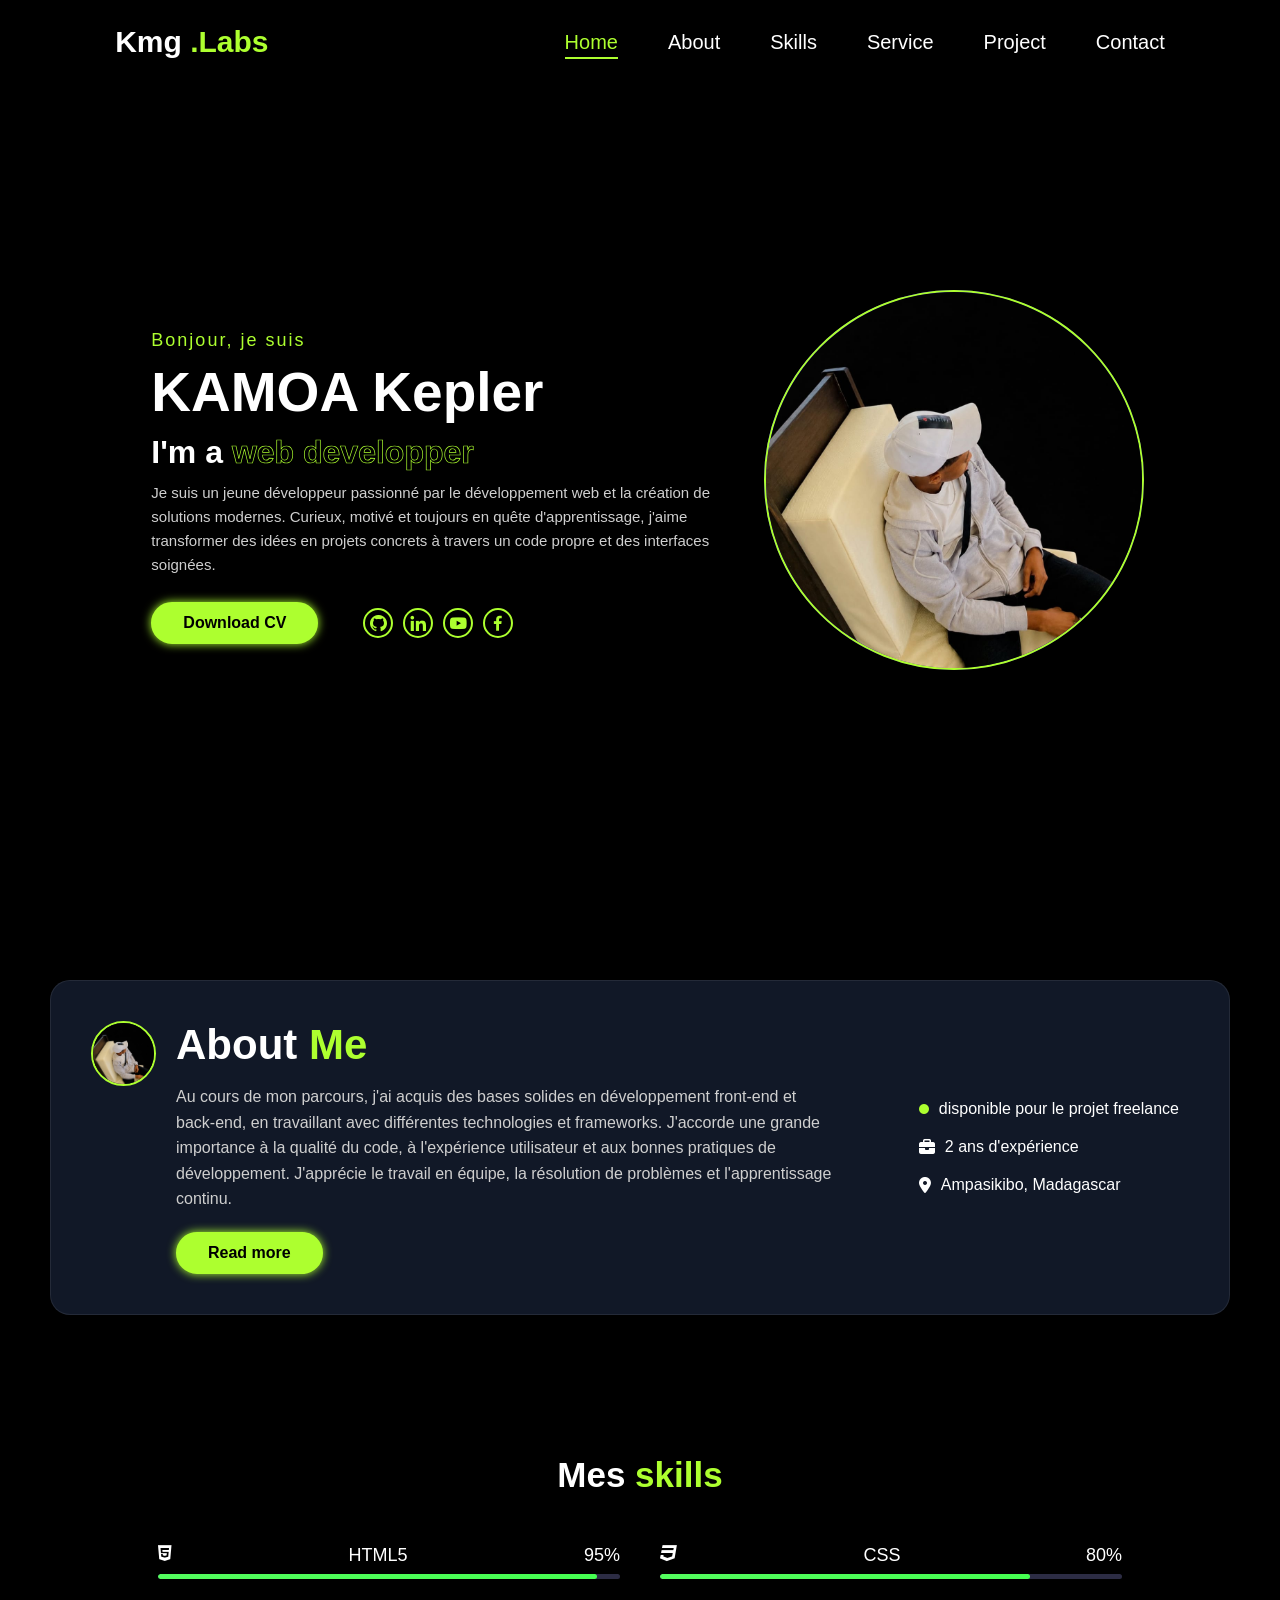
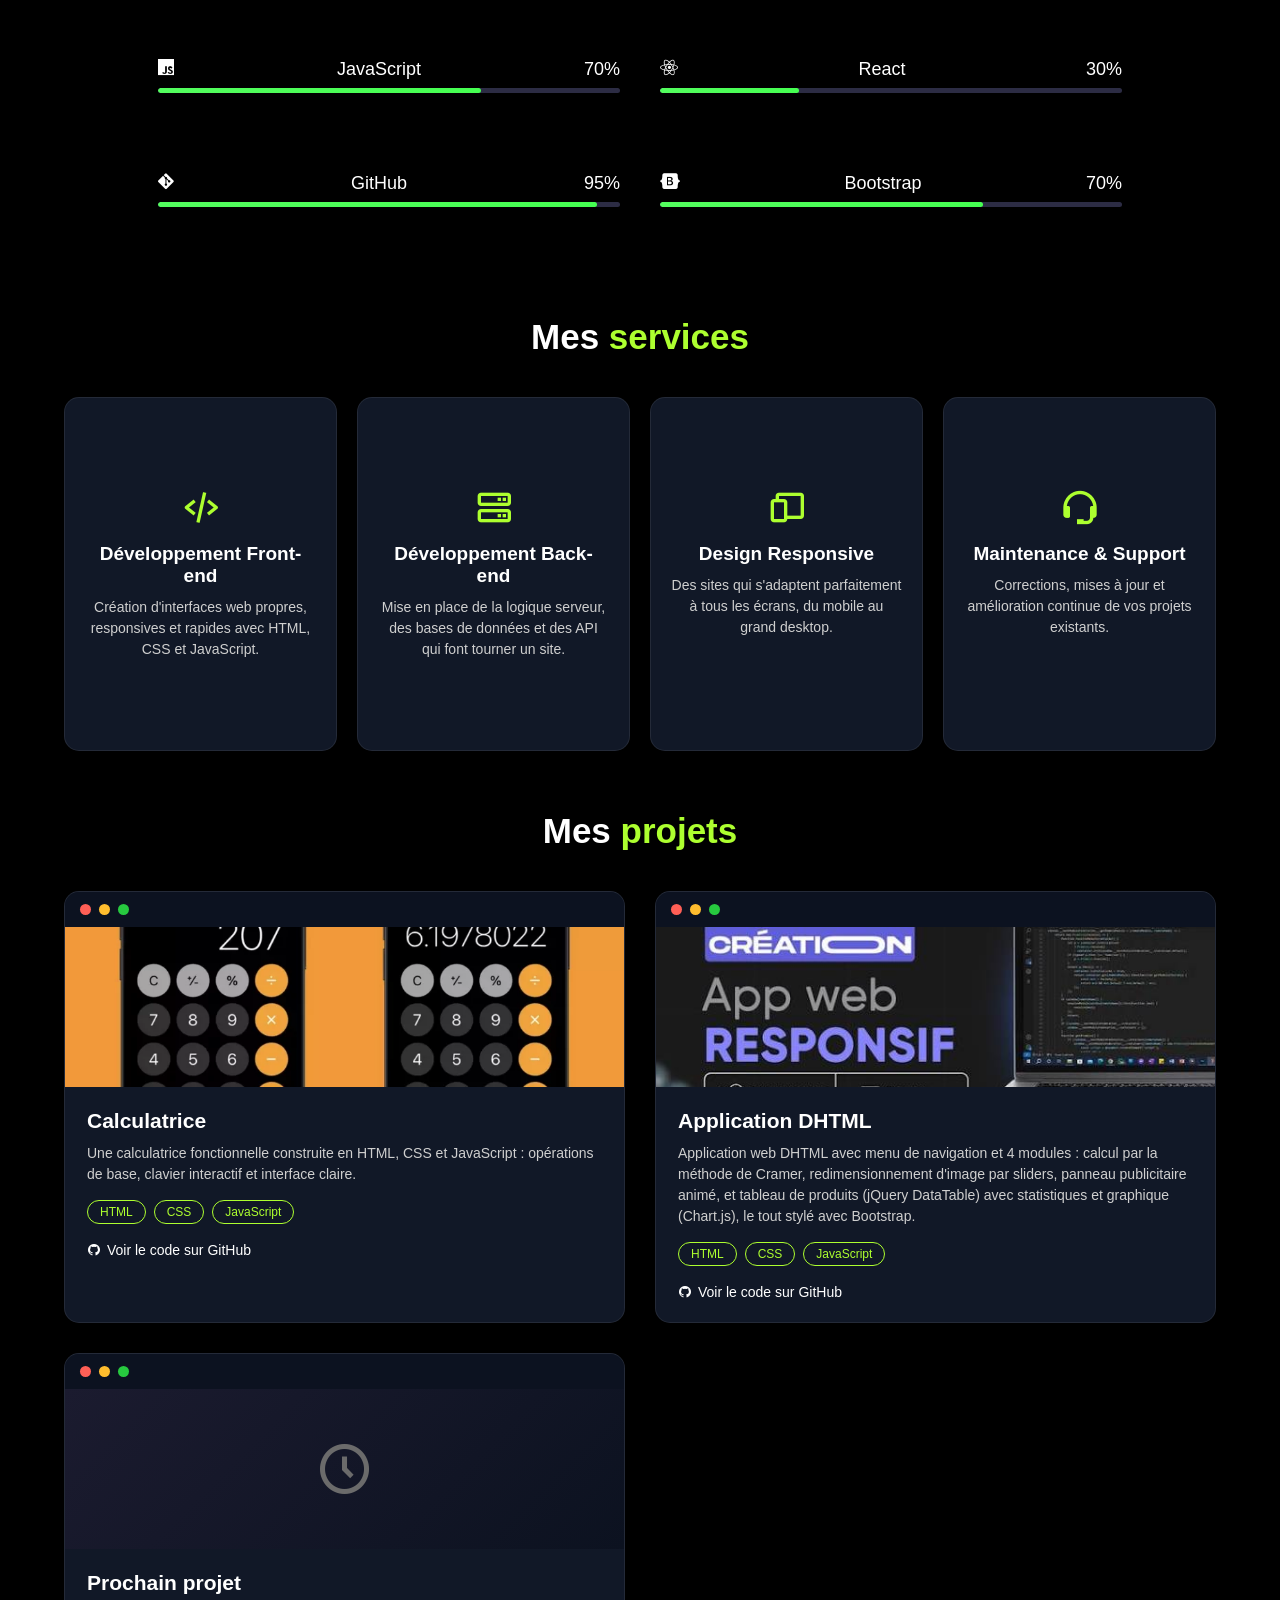
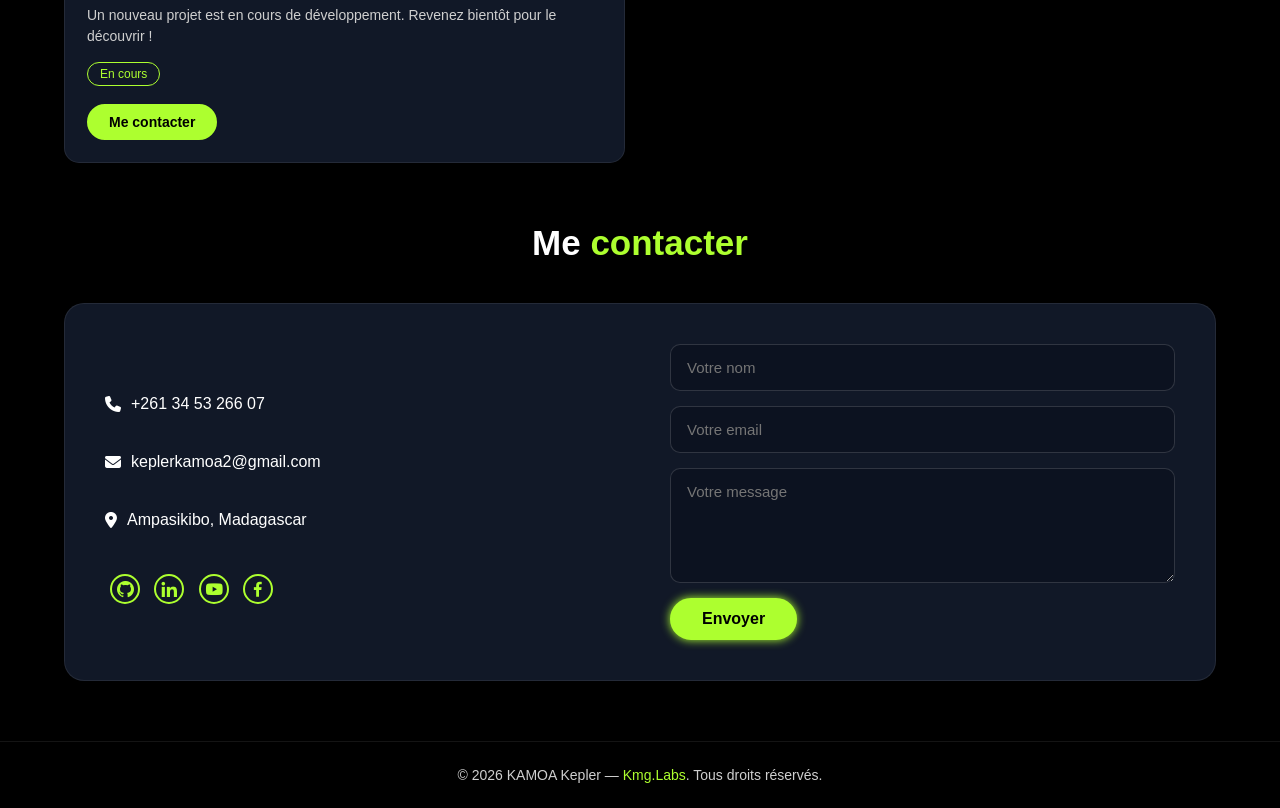
==== commit 983eb2a7: "Fix HTML formatting and structure" ====
--- a/index.html
+++ b/index.html
@@ -117,7 +117,7 @@
                 </div>
             </div>
             <div class="skill">
-                <p><i class="fa-brands fa-git-alt"></i> Git / GitHub <span>95%</span></p>
+                <p><i class="fa-brands fa-git-alt"></i> GitHub <span>95%</span></p>
                 <div class="skill-bar">
                     <div class="git"></div>
                 </div>
--- a/styles.css
+++ b/styles.css
@@ -199,7 +199,7 @@
 
 .about{
     padding: 80px 50px 50px;
-    width: 90%;
+    width: 100%;
     margin: auto;
 }
 .about-card{
@@ -356,7 +356,7 @@
     background: #111827;
     border: 1px solid rgba(255,255,255,.08);
     border-radius: 15px;
-    padding: 30px 20px;
+    padding: 90px 20px;
     text-align: center;
     flex: 0 0 260px;
 }
@@ -548,4 +548,4 @@
 }
 .footer span{
     color: greenyellow;
-}+}
--- a/resonsive.css
+++ b/resonsive.css
@@ -17,19 +17,20 @@
         flex-direction: column;
         align-items: center;
         gap: 1.7rem !important;
-        height: 100vh;
+        height: 60vh;
         width: 100%;
         transform: translateX(100%);
         top: 0;
         right: 0;
         padding: 5rem 1.5rem;
-        box-shadow: 0 10px 10px transparent;
-        background: transparent;
+        box-shadow: 0 10px 10px black;
+        background: black;
         backdrop-filter: blur(10px);
         transition: right .5s ease;
     }
     .navbar-menu li{
         margin-left: 0;
+        text-align: center;
     }
     #menu-toggle:checked ~ .navbar-menu{
         transform: translateX(0);
@@ -132,4 +133,30 @@
         align-self: stretch;
         text-align: center;
     }
+    .skills{
+    width:95%;
+    margin:50px auto;
 }
+
+.skills h2{
+    font-size:28px;
+}
+
+.skill{
+    padding:15px;
+}
+
+.skill p{
+    font-size:16px;
+}
+
+.skill p i{
+    font-size:20px;
+}
+
+.skill-bar{
+    height:8px;
+}
+}
+
+
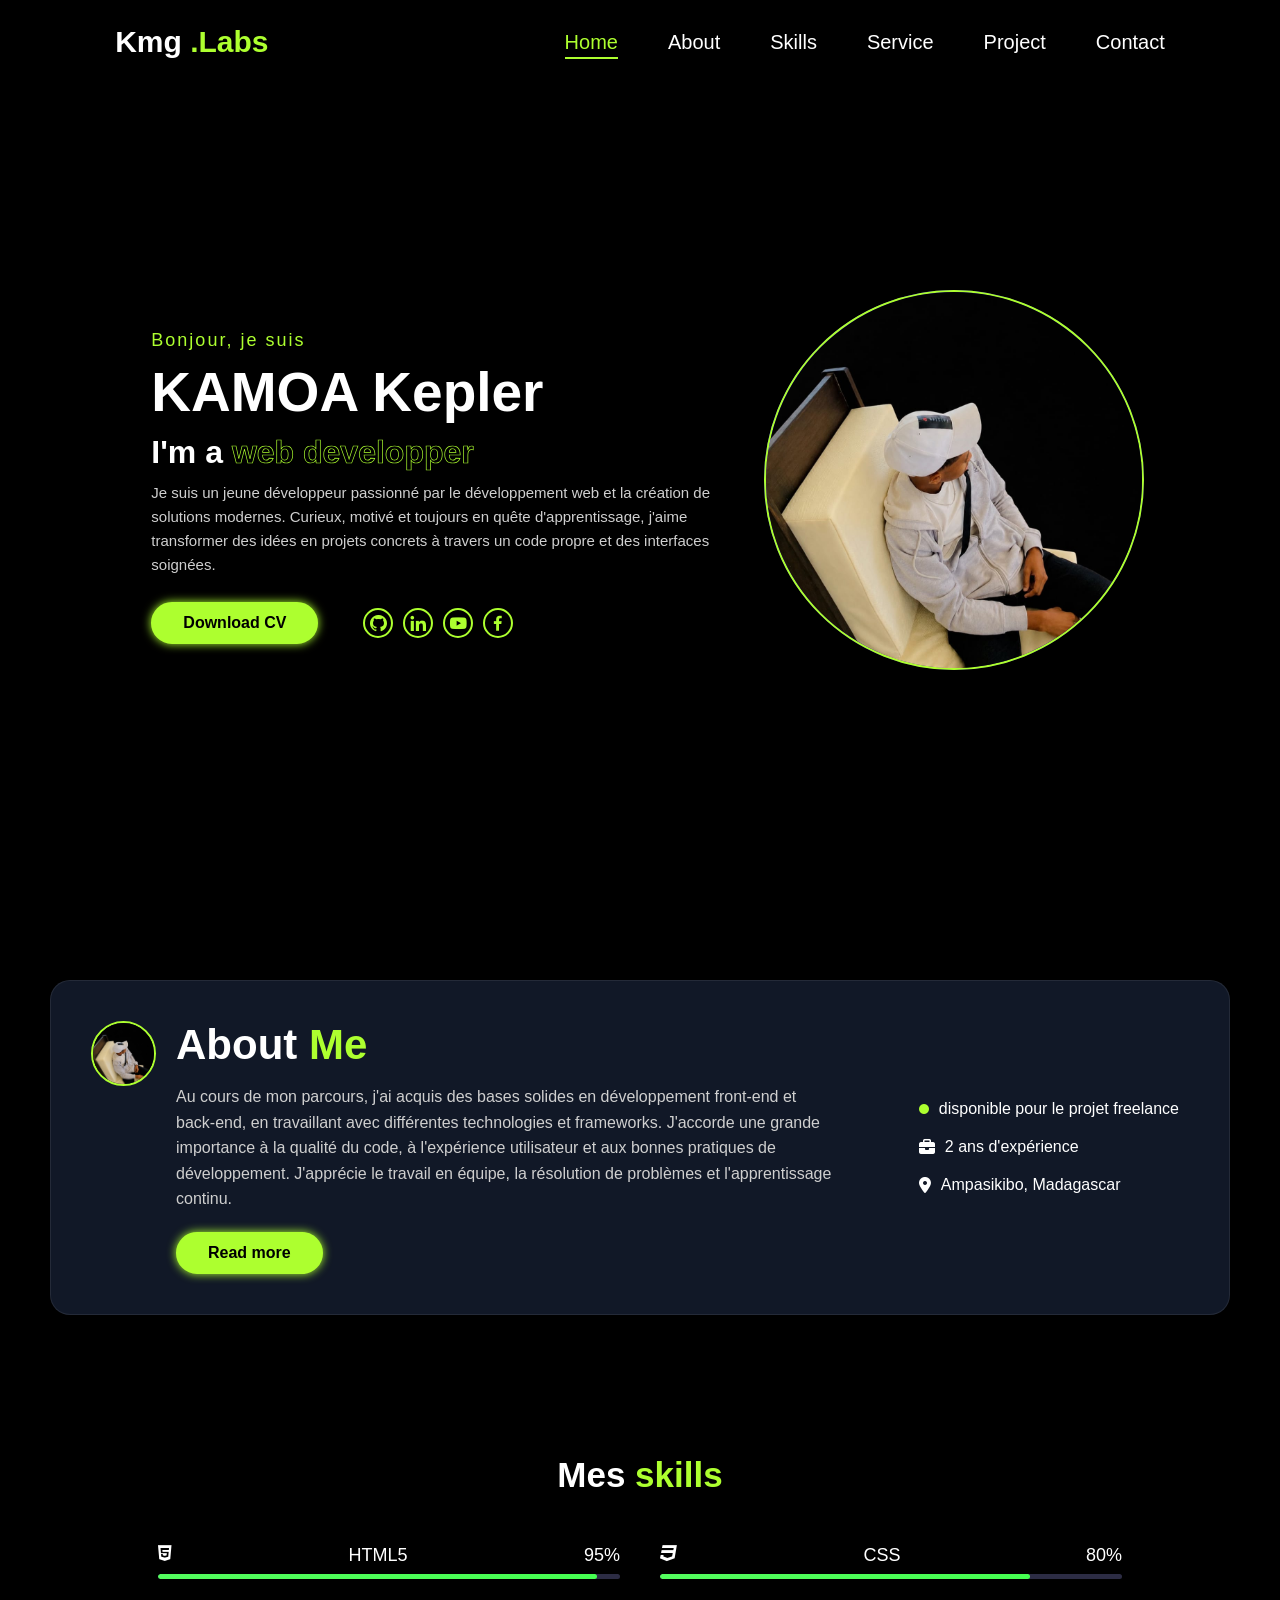
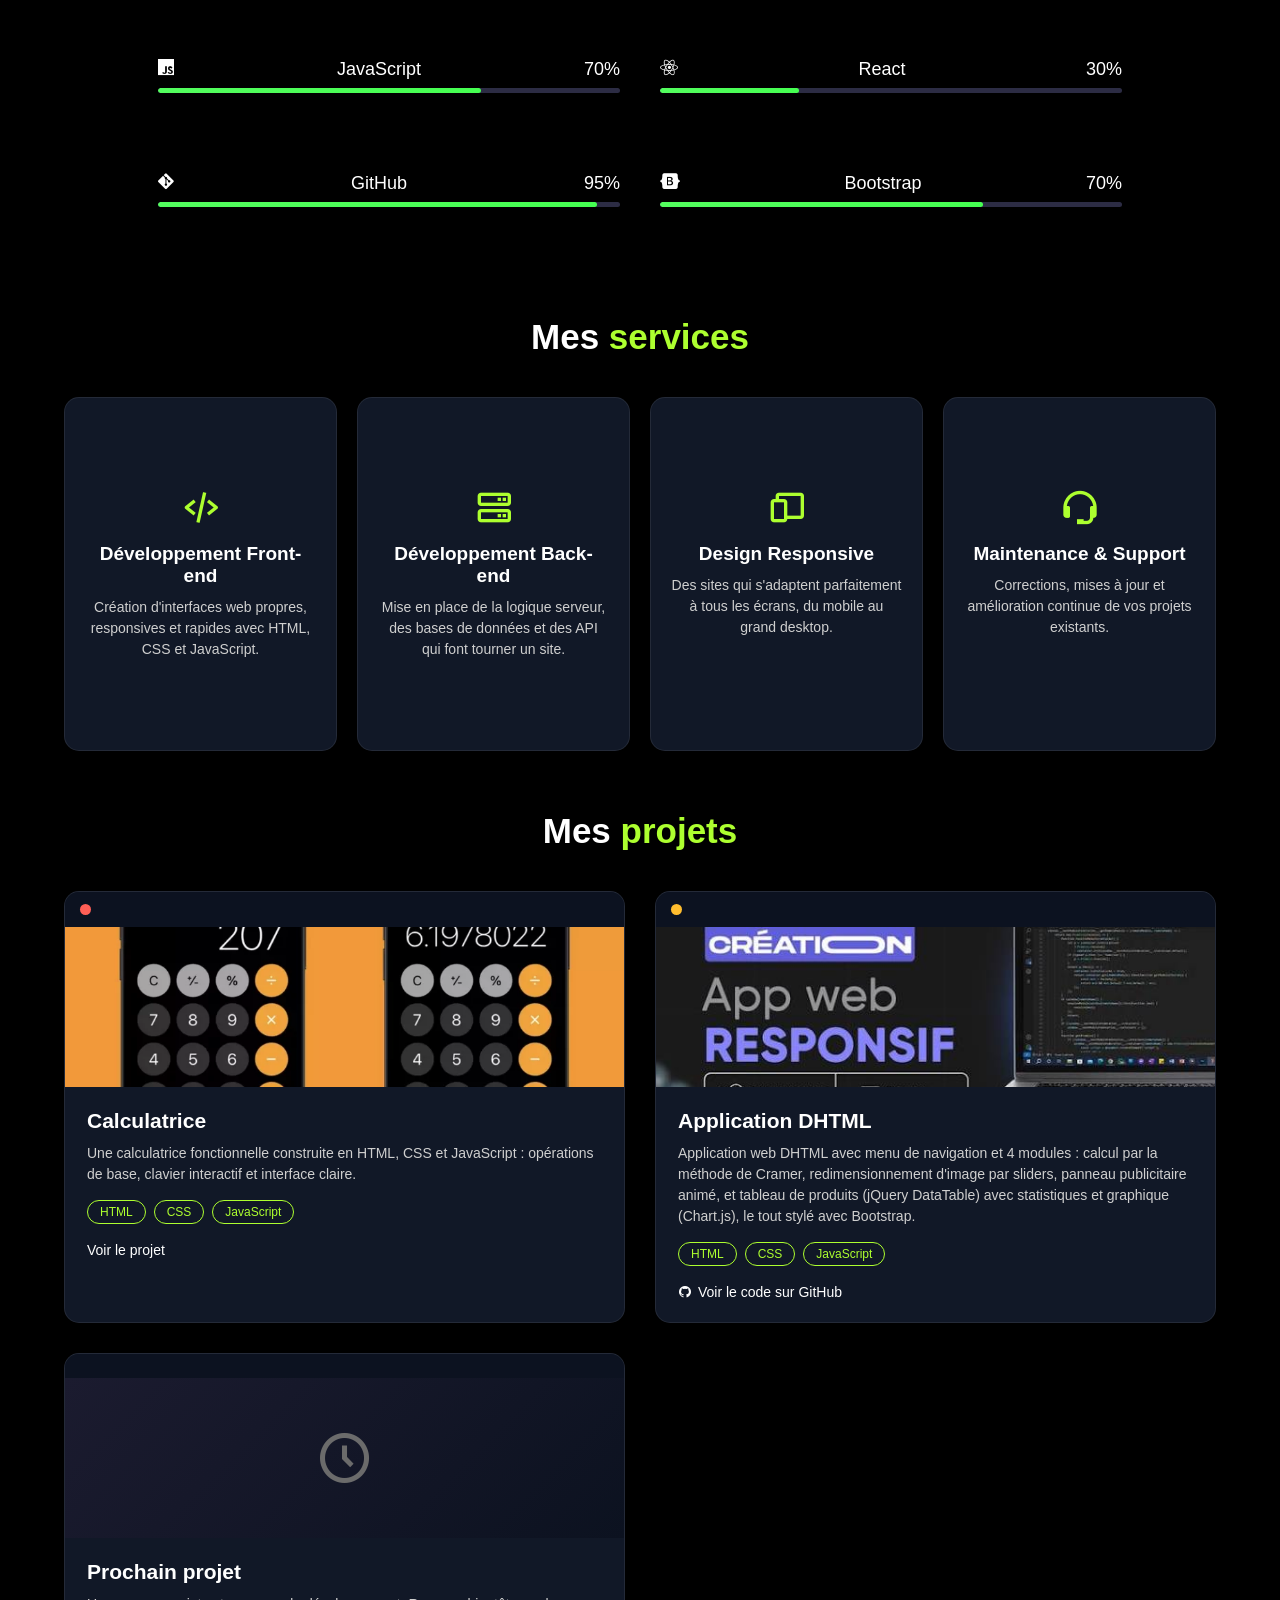
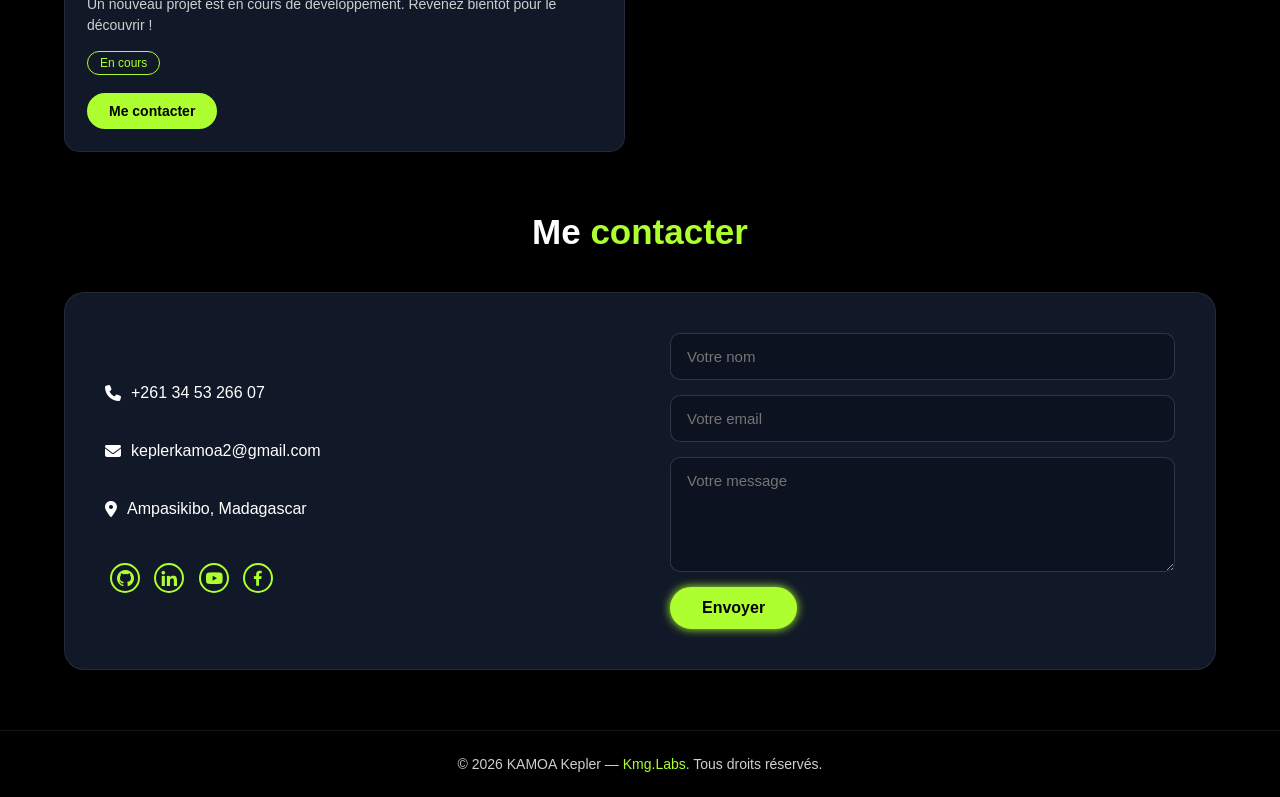
==== commit 075a6903: "Update index.html" ====
--- a/index.html
+++ b/index.html
@@ -166,8 +166,6 @@
             <div class="project-card">
                 <div class="window-bar">
                     <span class="dot red"></span>
-                    <span class="dot yellow"></span>
-                    <span class="dot green"></span>
                 </div>
                 <div class="project-preview calculator-preview">
                     <img src="calclog-ameliore-application-calculatrive-iphone-810x553.webp" alt="">
@@ -181,7 +179,7 @@
                         <span>JavaScript</span>
                     </div>
                     <div class="project-links">
-                        <a href="#" class="link-code"><i class='bx bxl-github'></i> Voir le code sur GitHub</a>
+                        <a href="https://calculette-psi.vercel.app/" class="link-code"> Voir le projet</a>
                     </div>
                 </div>
             </div>
@@ -189,9 +187,7 @@
            
             <div class="project-card">
                 <div class="window-bar">
-                    <span class="dot red"></span>
                     <span class="dot yellow"></span>
-                    <span class="dot green"></span>
                 </div>
                 <div class="project-preview calculator-preview">
                     <img src="images.jfif" alt="">
@@ -211,9 +207,6 @@
             </div> 
              <div class="project-card">
                 <div class="window-bar">
-                    <span class="dot red"></span>
-                    <span class="dot yellow"></span>
-                    <span class="dot green"></span>
                 </div>
                 <div class="project-preview soon-preview">
                     <i class='bx bx-time-five'></i>
--- a/resonsive.css
+++ b/resonsive.css
@@ -15,12 +15,13 @@
         position: fixed;
         display: flex;
         flex-direction: column;
+        justify-content: center;
         align-items: center;
         gap: 1.7rem !important;
-        height: 60vh;
+        height: 50vh;
         width: 100%;
         transform: translateX(100%);
-        top: 0;
+        top: 30px;
         right: 0;
         padding: 5rem 1.5rem;
         box-shadow: 0 10px 10px black;
@@ -30,7 +31,6 @@
     }
     .navbar-menu li{
         margin-left: 0;
-        text-align: center;
     }
     #menu-toggle:checked ~ .navbar-menu{
         transform: translateX(0);
@@ -118,7 +118,7 @@
 @media screen and (max-width: 768px){
     .skills{
         width: 90%;
-        padding: 20px;
+        padding: 10px;
     }
     .services-grid{
         grid-template-columns: 1fr;
@@ -133,30 +133,7 @@
         align-self: stretch;
         text-align: center;
     }
-    .skills{
-    width:95%;
-    margin:50px auto;
-}
 
-.skills h2{
-    font-size:28px;
-}
-
-.skill{
-    padding:15px;
-}
-
-.skill p{
-    font-size:16px;
-}
-
-.skill p i{
-    font-size:20px;
-}
-
-.skill-bar{
-    height:8px;
-}
 }
 
 
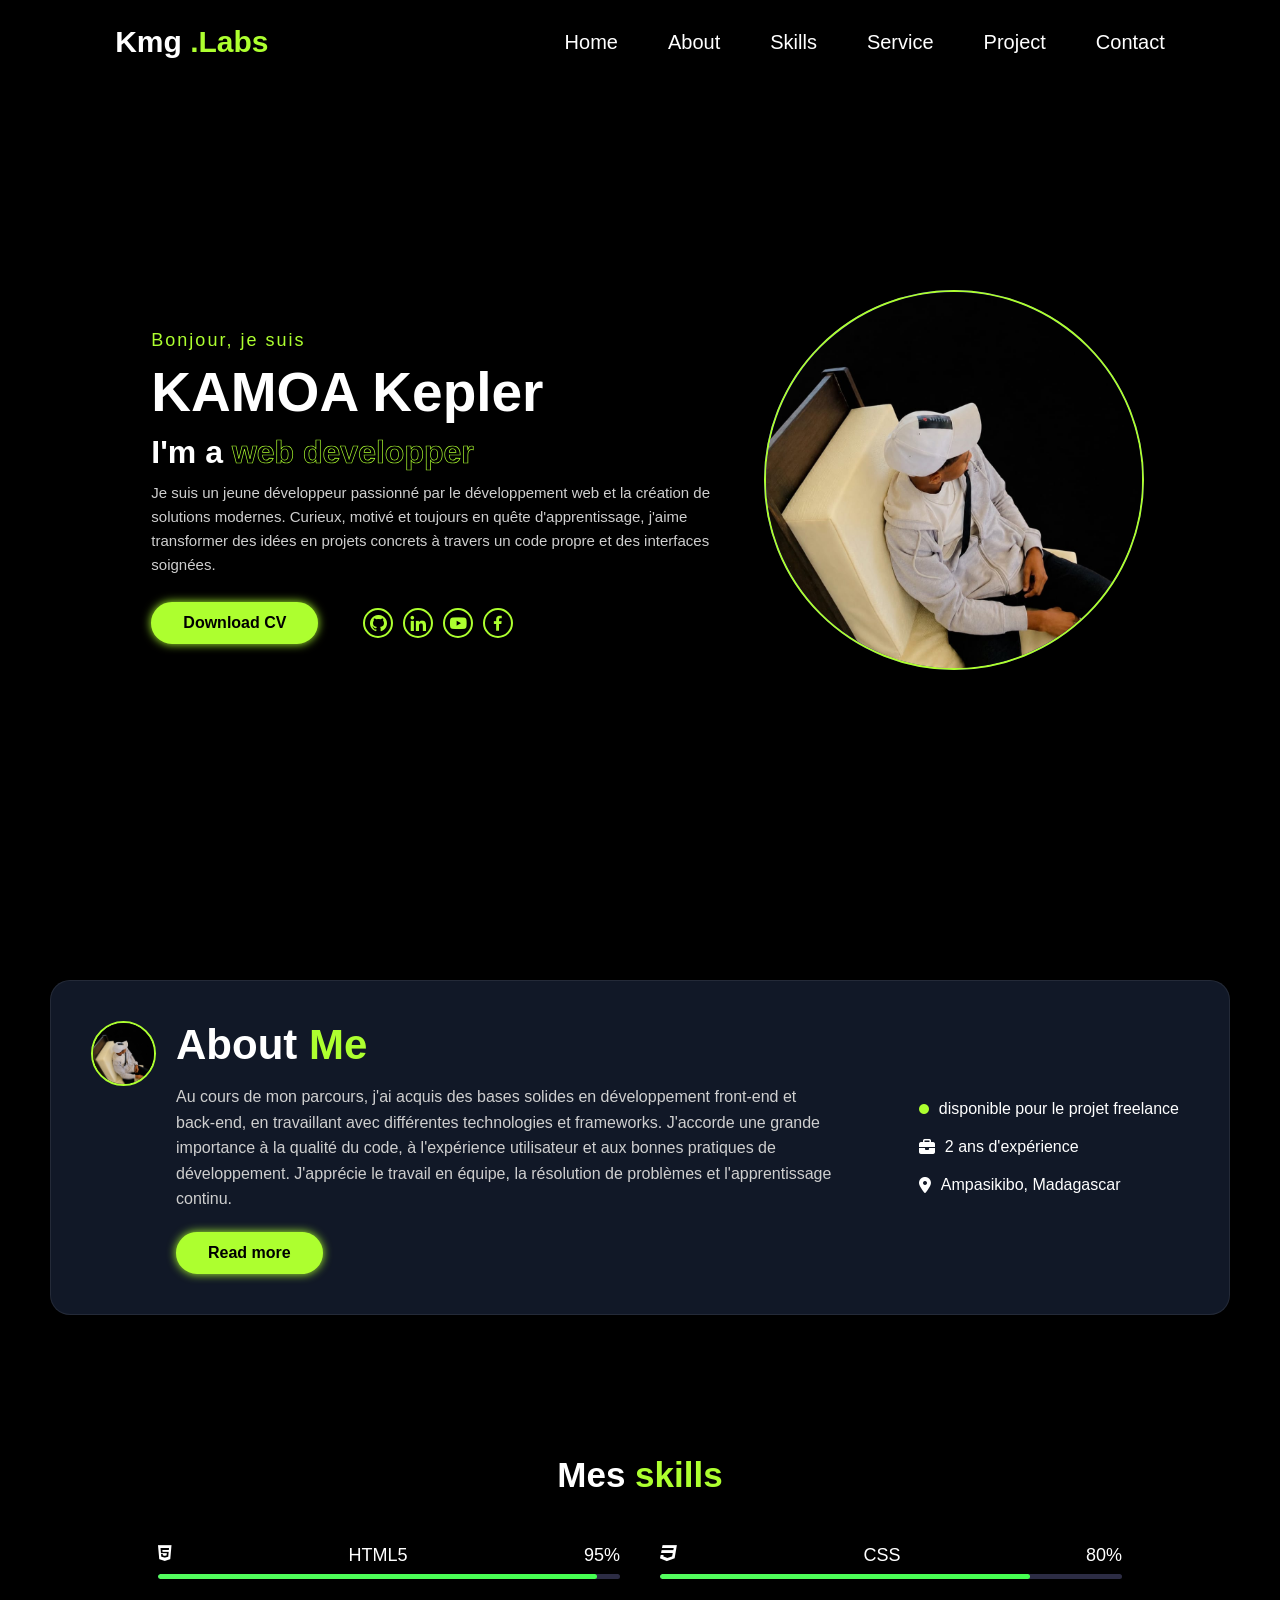
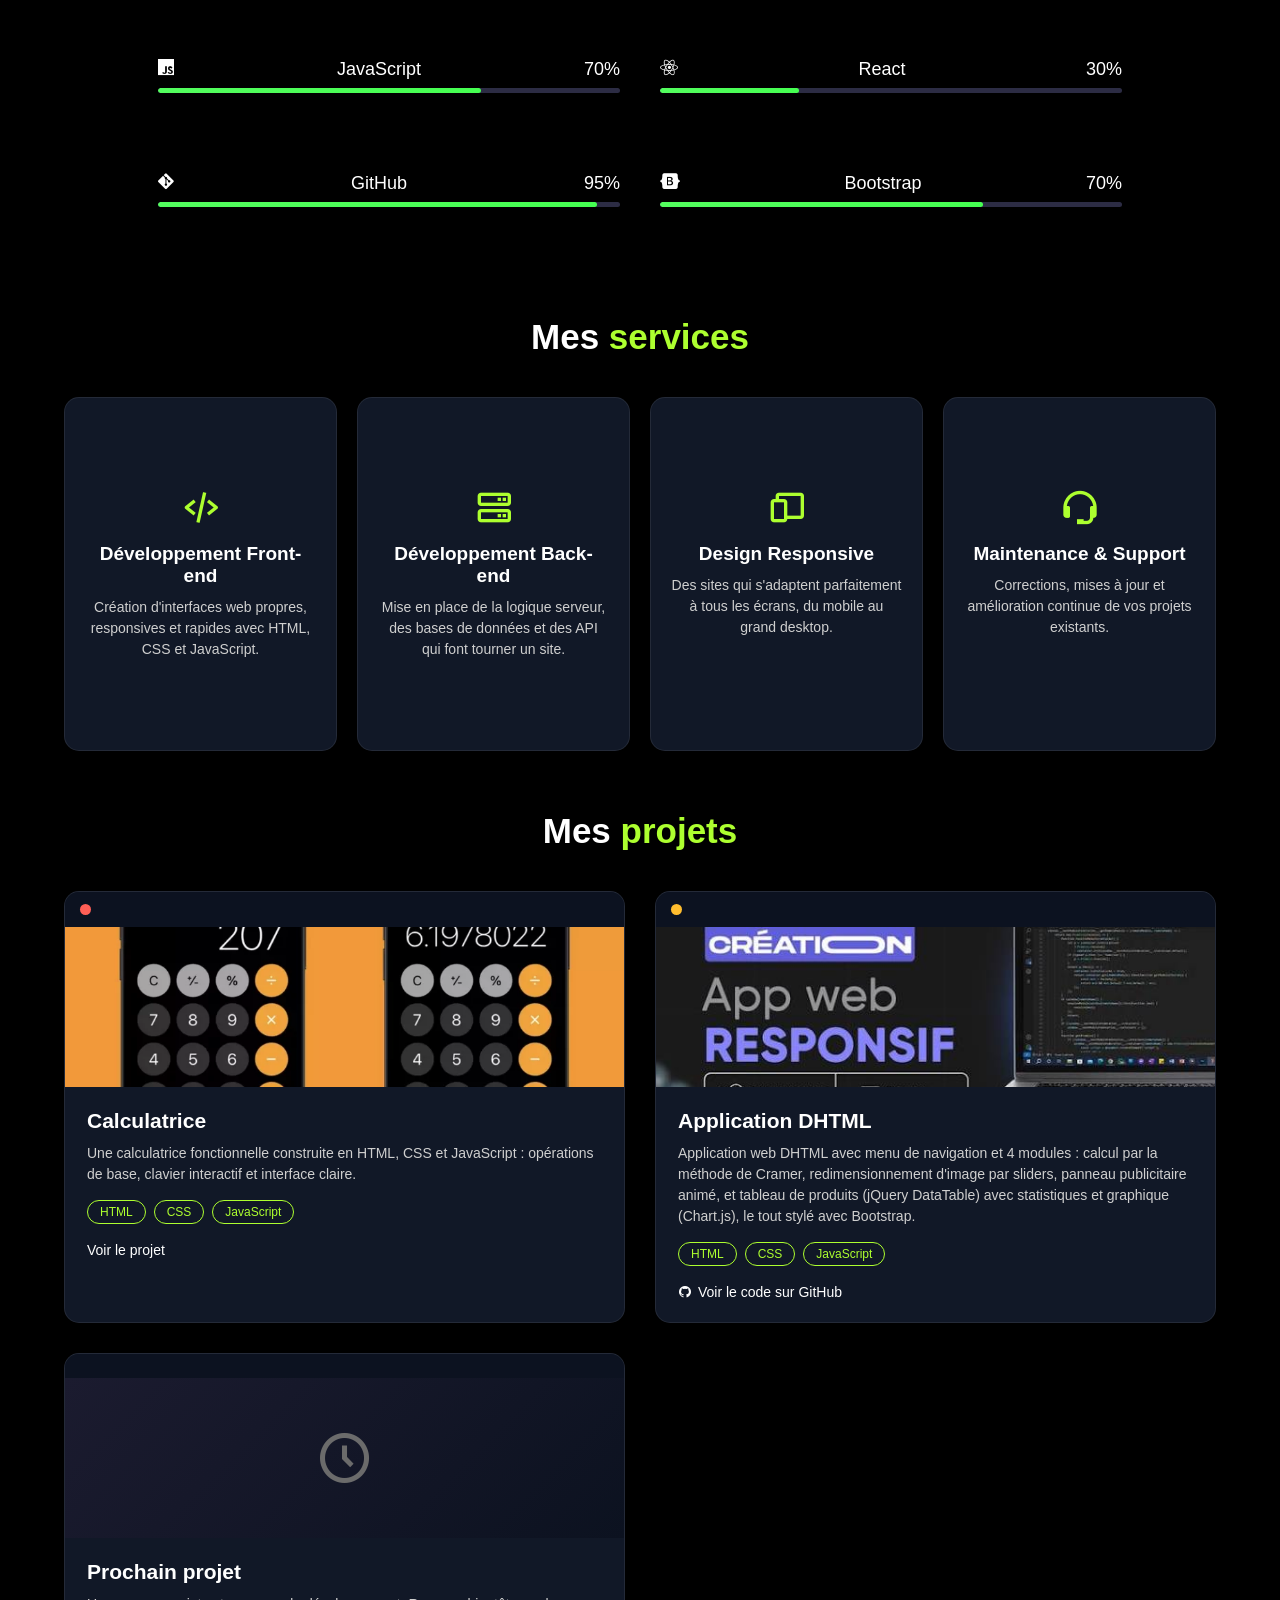
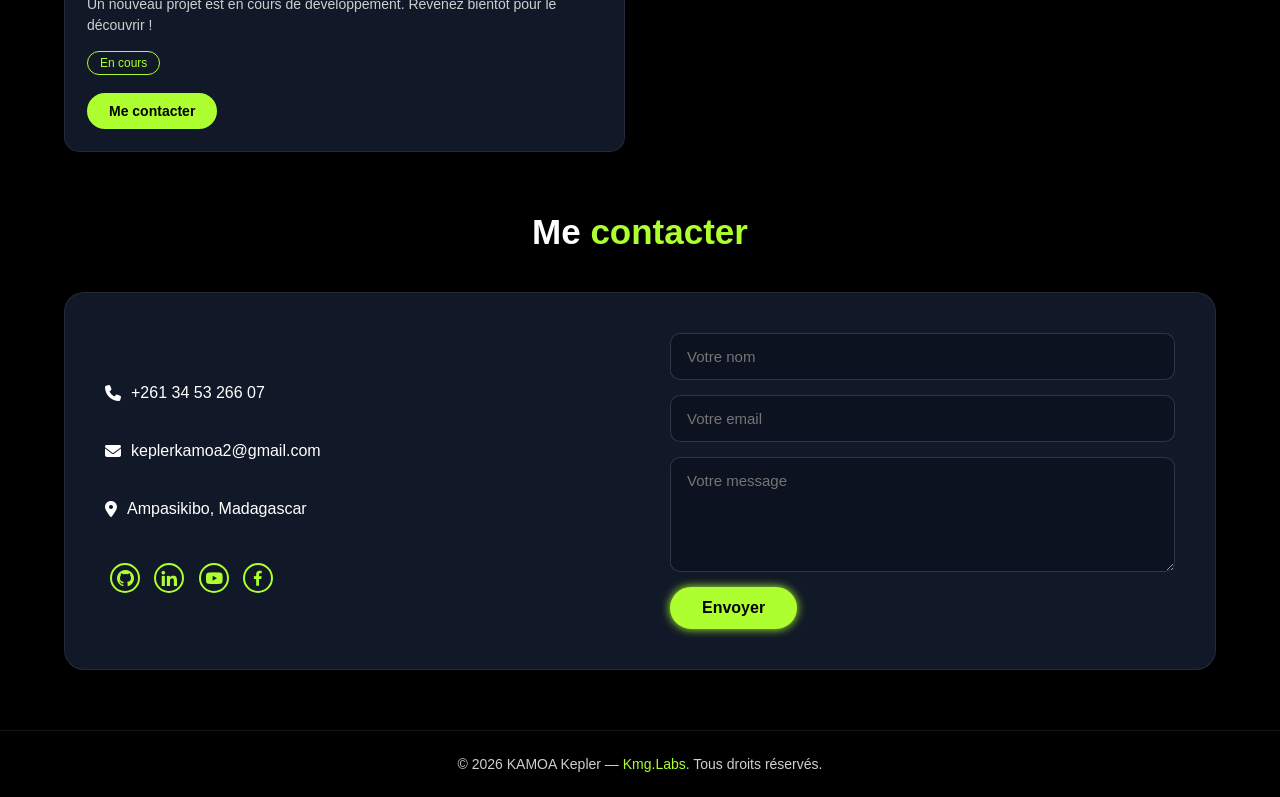
==== commit 47b6a5da: "Update index.html" ====
--- a/index.html
+++ b/index.html
@@ -19,7 +19,7 @@
             <i class='bx bx-menu' id="menu-icon"></i>
         </label>
         <ul class="navbar-menu">
-            <li class="active"><a href="#">Home</a></li>
+            <li><a href="#">Home</a></li>
             <li><a href="#about">About</a></li>
             <li><a href="#skills">Skills</a></li>
             <li><a href="#services">Service</a></li>
